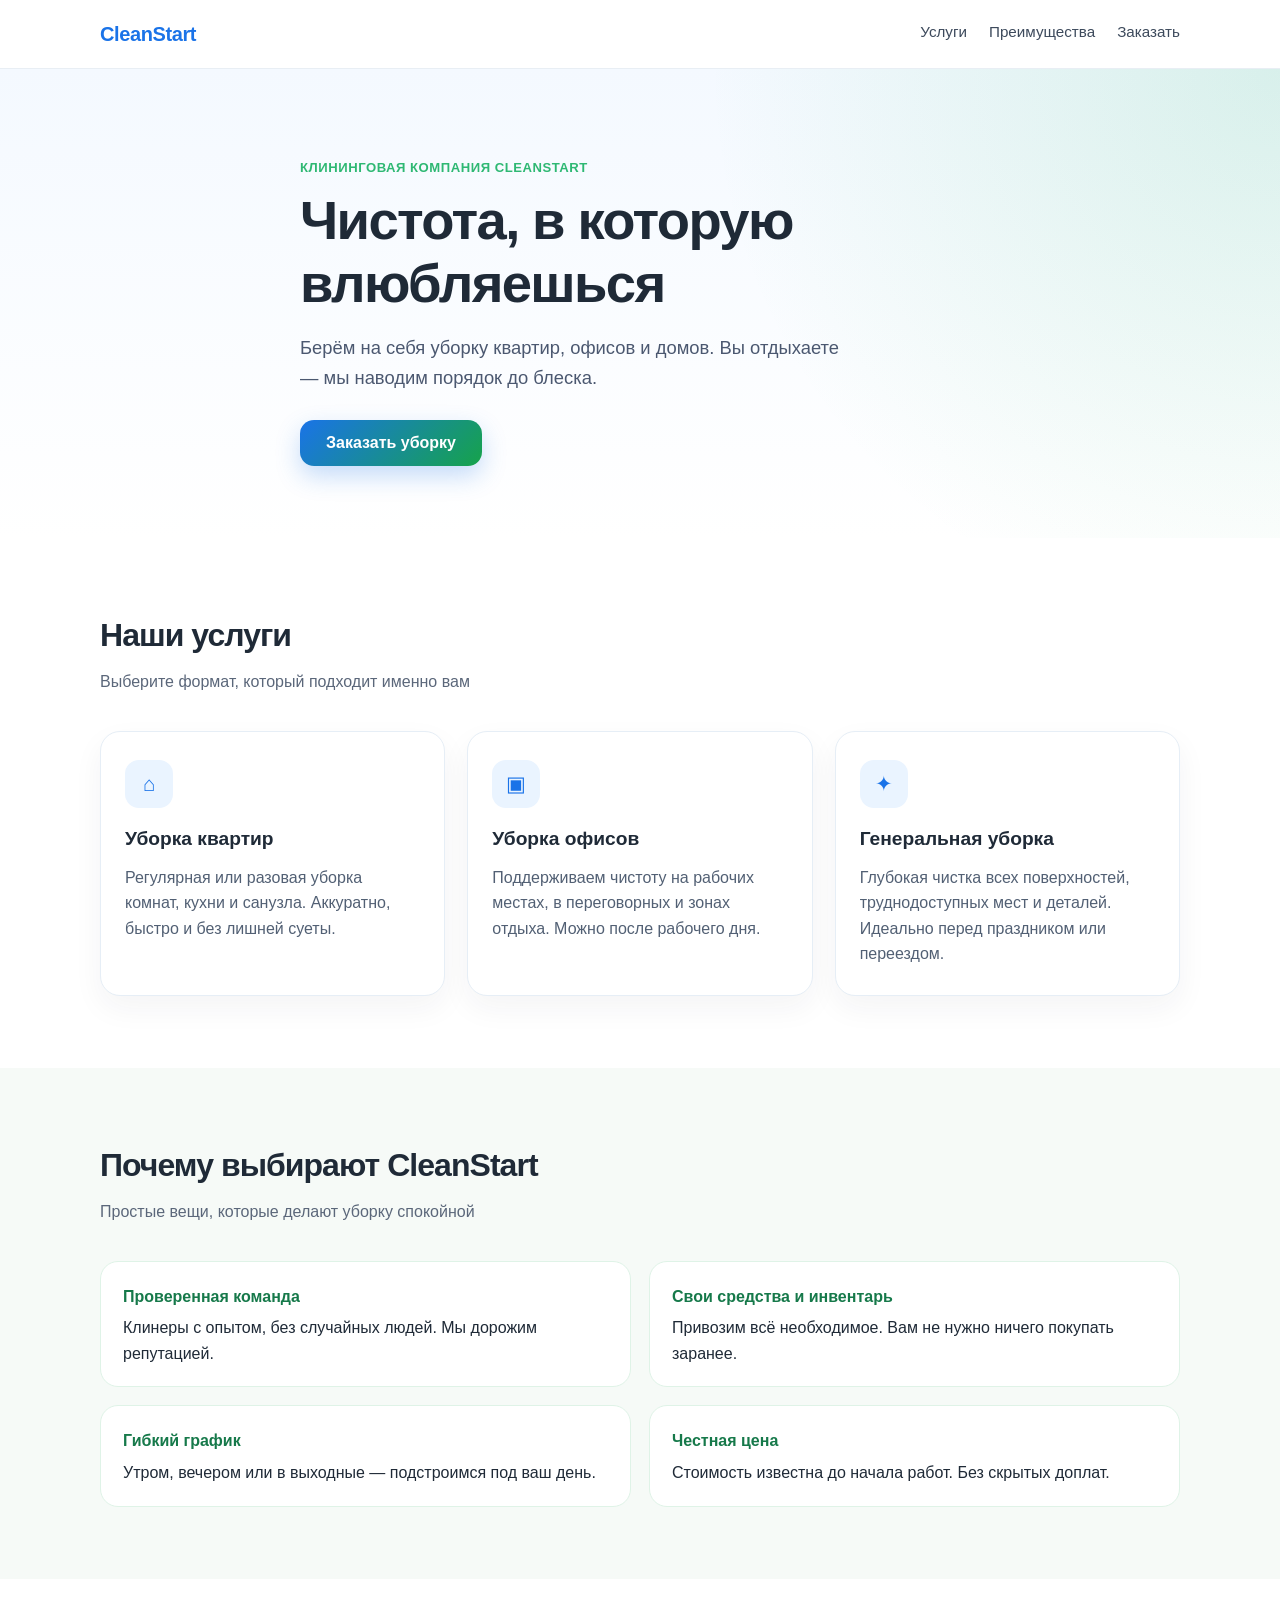
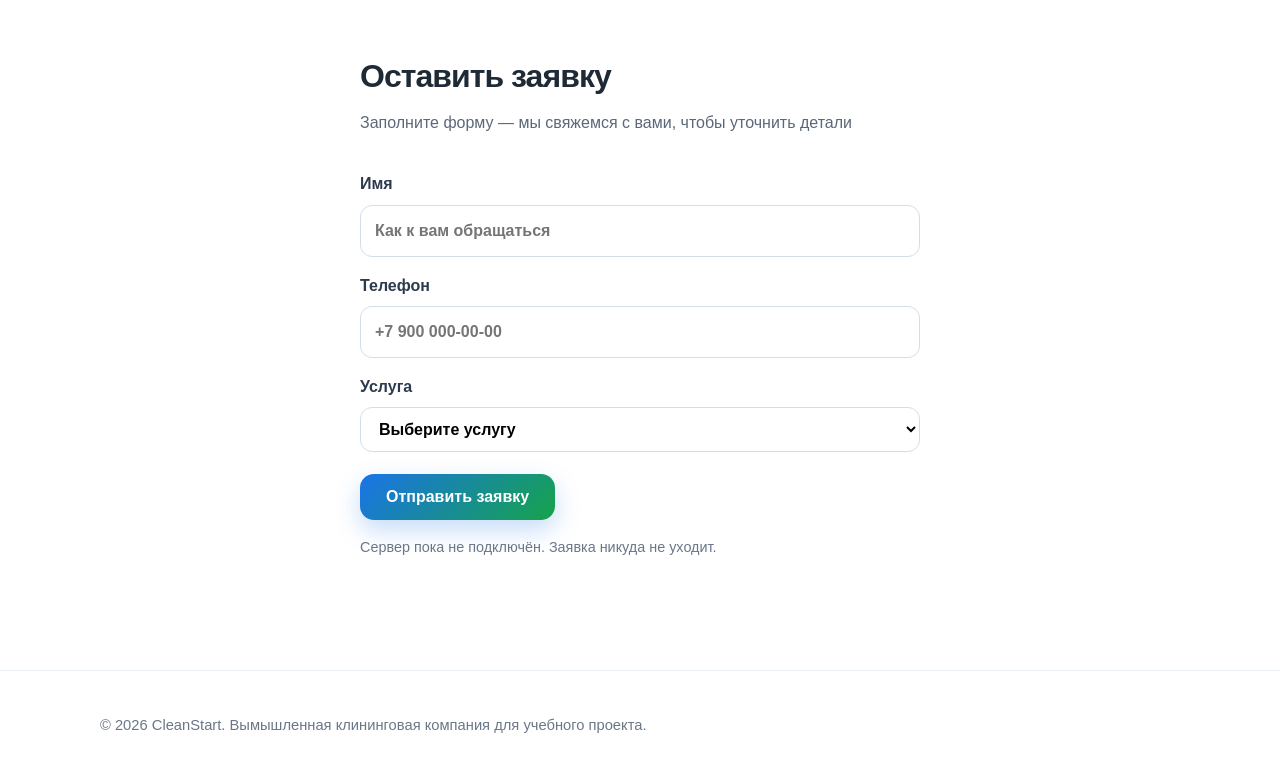
==== index.html @ 25a83523 "Add files via upload" ====
<!DOCTYPE html>
<html lang="ru">
<head>
  <meta charset="UTF-8">
  <meta name="viewport" content="width=device-width, initial-scale=1.0">
  <title>CleanStart — клининговая компания</title>
  <link rel="stylesheet" href="style.css">
</head>
<body>
  <header class="header">
    <div class="container header-inner">
      <a class="logo" href="#">CleanStart</a>
      <nav class="nav" aria-label="Основное меню">
        <a href="#services">Услуги</a>
        <a href="#advantages">Преимущества</a>
        <a href="#order">Заказать</a>
      </nav>
    </div>
  </header>

  <main>
    <section class="hero">
      <div class="container hero-inner">
        <p class="hero-eyebrow">Клининговая компания CleanStart</p>
        <h1>Чистота, в которую влюбляешься</h1>
        <p class="hero-text">
          Берём на себя уборку квартир, офисов и домов. Вы отдыхаете —
          мы наводим порядок до блеска.
        </p>
        <button class="btn btn-primary" type="button" id="order-btn">
          Заказать уборку
        </button>
      </div>
    </section>

    <section class="section" id="services">
      <div class="container">
        <h2>Наши услуги</h2>
        <p class="section-lead">Выберите формат, который подходит именно вам</p>
        <div class="cards">
          <article class="card">
            <div class="card-icon" aria-hidden="true">⌂</div>
            <h3>Уборка квартир</h3>
            <p>Регулярная или разовая уборка комнат, кухни и санузла. Аккуратно, быстро и без лишней суеты.</p>
          </article>
          <article class="card">
            <div class="card-icon" aria-hidden="true">▣</div>
            <h3>Уборка офисов</h3>
            <p>Поддерживаем чистоту на рабочих местах, в переговорных и зонах отдыха. Можно после рабочего дня.</p>
          </article>
          <article class="card">
            <div class="card-icon" aria-hidden="true">✦</div>
            <h3>Генеральная уборка</h3>
            <p>Глубокая чистка всех поверхностей, труднодоступных мест и деталей. Идеально перед праздником или переездом.</p>
          </article>
        </div>
      </div>
    </section>

    <section class="section section-alt" id="advantages">
      <div class="container">
        <h2>Почему выбирают CleanStart</h2>
        <p class="section-lead">Простые вещи, которые делают уборку спокойной</p>
        <ul class="advantages">
          <li>
            <strong>Проверенная команда</strong>
            Клинеры с опытом, без случайных людей. Мы дорожим репутацией.
          </li>
          <li>
            <strong>Свои средства и инвентарь</strong>
            Привозим всё необходимое. Вам не нужно ничего покупать заранее.
          </li>
          <li>
            <strong>Гибкий график</strong>
            Утром, вечером или в выходные — подстроимся под ваш день.
          </li>
          <li>
            <strong>Честная цена</strong>
            Стоимость известна до начала работ. Без скрытых доплат.
          </li>
        </ul>
      </div>
    </section>

    <section class="section" id="order">
      <div class="container form-wrap">
        <h2>Оставить заявку</h2>
        <p class="section-lead">Заполните форму — мы свяжемся с вами, чтобы уточнить детали</p>

        <!-- Форма демонстрационная: данные никуда не отправляются -->
        <form class="order-form" id="order-form" novalidate>
          <label>
            Имя
            <input type="text" name="name" id="name" placeholder="Как к вам обращаться" required>
          </label>
          <label>
            Телефон
            <input type="tel" name="phone" id="phone" placeholder="+7 900 000-00-00" required>
          </label>
          <label>
            Услуга
            <select name="service" id="service" required>
              <option value="">Выберите услугу</option>
              <option value="apartment">Уборка квартир</option>
              <option value="office">Уборка офисов</option>
              <option value="general">Генеральная уборка</option>
            </select>
          </label>
          <button class="btn btn-primary" type="submit">Отправить заявку</button>
          <p class="form-note">Сервер пока не подключён. Заявка никуда не уходит.</p>
          <p class="form-message" id="form-message" role="status" aria-live="polite"></p>
        </form>
      </div>
    </section>
  </main>

  <footer class="footer">
    <div class="container">
      <p>© 2026 CleanStart. Вымышленная клининговая компания для учебного проекта.</p>
    </div>
  </footer>

  <script src="script.js"></script>
</body>
</html>
---- style.css ----
*,
*::before,
*::after {
  box-sizing: border-box;
}

html {
  scroll-behavior: smooth;
  scroll-padding-top: 80px;
}

body {
  margin: 0;
  font-family: "Segoe UI", Tahoma, Geneva, Verdana, sans-serif;
  color: #1f2a37;
  background: #ffffff;
  line-height: 1.6;
  overflow-x: hidden;
}

h1,
h2,
h3,
p,
label {
  overflow-wrap: break-word;
}

.container {
  width: min(1080px, calc(100% - 40px));
  margin: 0 auto;
}

.header {
  position: sticky;
  top: 0;
  z-index: 10;
  background: rgba(255, 255, 255, 0.92);
  backdrop-filter: blur(10px);
  border-bottom: 1px solid #e8eef4;
}

.header-inner {
  display: flex;
  align-items: center;
  justify-content: space-between;
  min-height: 68px;
}

.logo {
  font-weight: 700;
  font-size: 1.25rem;
  color: #1a73e8;
  text-decoration: none;
  letter-spacing: -0.02em;
  transition: color 0.15s ease;
}

.logo:hover,
.logo:focus-visible {
  color: #1557b0;
}

.nav {
  display: flex;
  gap: 22px;
}

.nav a {
  color: #3d4a5c;
  text-decoration: none;
  font-size: 0.95rem;
  padding-bottom: 2px;
  border-bottom: 2px solid transparent;
  transition: color 0.15s ease, border-color 0.15s ease;
}

.nav a:hover,
.nav a:focus-visible {
  color: #1a73e8;
  border-bottom-color: #1a73e8;
}

.hero {
  background:
    radial-gradient(circle at top right, rgba(46, 184, 115, 0.14), transparent 42%),
    linear-gradient(180deg, #f4f9ff 0%, #ffffff 100%);
  padding: 88px 0 72px;
}

.hero-inner {
  max-width: 680px;
}

.hero-eyebrow {
  margin: 0 0 12px;
  color: #2eb873;
  font-weight: 600;
  letter-spacing: 0.04em;
  text-transform: uppercase;
  font-size: 0.82rem;
}

h1 {
  margin: 0 0 18px;
  font-size: clamp(2rem, 5vw, 3.4rem);
  line-height: 1.15;
  letter-spacing: -0.03em;
}

.hero-text {
  margin: 0 0 28px;
  font-size: 1.15rem;
  color: #4b5870;
  max-width: 540px;
}

.btn {
  display: inline-flex;
  align-items: center;
  justify-content: center;
  border: none;
  border-radius: 14px;
  padding: 14px 26px;
  font-size: 1rem;
  font-weight: 600;
  cursor: pointer;
  max-width: 100%;
  transition: transform 0.15s ease, box-shadow 0.15s ease, filter 0.15s ease;
}

.btn-primary {
  background: linear-gradient(135deg, #1a73e8, #16a34a);
  color: #ffffff;
  box-shadow: 0 10px 24px rgba(26, 115, 232, 0.25);
}

.btn-primary:hover,
.btn-primary:focus-visible {
  transform: translateY(-1px);
  filter: brightness(1.08);
  box-shadow: 0 14px 28px rgba(22, 163, 74, 0.28);
}

.btn-primary:active {
  transform: translateY(0);
  filter: brightness(0.96);
}

.section {
  padding: 72px 0;
}

.section-alt {
  background: #f6faf7;
}

h2 {
  margin: 0 0 8px;
  font-size: clamp(1.5rem, 5vw, 2rem);
  letter-spacing: -0.03em;
}

.section-lead {
  margin: 0 0 36px;
  color: #5b677a;
}

.cards {
  display: grid;
  grid-template-columns: repeat(3, 1fr);
  gap: 22px;
}

.card {
  background: #ffffff;
  border: 1px solid #e6eef6;
  border-radius: 20px;
  padding: 28px 24px;
  box-shadow: 0 12px 30px rgba(31, 42, 55, 0.05);
}

.card-icon {
  width: 48px;
  height: 48px;
  border-radius: 14px;
  display: grid;
  place-items: center;
  margin-bottom: 16px;
  background: #eaf4ff;
  color: #1a73e8;
  font-size: 1.3rem;
}

.card h3 {
  margin: 0 0 10px;
  font-size: 1.2rem;
}

.card p {
  margin: 0;
  color: #526074;
}

.advantages {
  list-style: none;
  margin: 0;
  padding: 0;
  display: grid;
  grid-template-columns: repeat(2, 1fr);
  gap: 18px;
}

.advantages li {
  background: #ffffff;
  border-radius: 18px;
  padding: 22px 22px 20px;
  border: 1px solid #dff3e7;
}

.advantages strong {
  display: block;
  margin-bottom: 6px;
  color: #16794a;
}

.form-wrap {
  max-width: 560px;
}

.order-form {
  display: grid;
  gap: 16px;
}

.order-form label {
  display: grid;
  gap: 8px;
  font-weight: 600;
  color: #2c3a4d;
}

.order-form input,
.order-form select {
  width: 100%;
  max-width: 100%;
  border: 1px solid #d3deea;
  border-radius: 12px;
  padding: 12px 14px;
  font: inherit;
  background: #ffffff;
}

.order-form input.invalid,
.order-form select.invalid {
  border-color: #c62828;
}

.order-form input:focus,
.order-form select:focus {
  outline: 2px solid #1a73e8;
  outline-offset: 1px;
  border-color: #1a73e8;
}

.order-form .btn {
  width: fit-content;
  margin-top: 6px;
}

.form-note {
  margin: 0;
  font-size: 0.9rem;
  color: #6b7788;
  font-weight: 400;
}

.form-message {
  margin: 0;
  min-height: 1.4em;
  font-weight: 600;
}

.form-message.success {
  color: #16794a;
}

.form-message.error {
  color: #c62828;
}

.footer {
  padding: 28px 0;
  border-top: 1px solid #e8eef4;
  color: #6b7788;
  font-size: 0.92rem;
}

@media (max-width: 800px) {
  html {
    scroll-padding-top: 120px;
  }

  .cards,
  .advantages {
    grid-template-columns: 1fr;
  }

  .header-inner {
    flex-direction: column;
    align-items: flex-start;
    gap: 10px;
    padding: 14px 0;
  }

  .hero {
    padding: 56px 0 48px;
  }

  .section {
    padding: 52px 0;
  }
}

@media (max-width: 520px) {
  .container {
    width: min(1080px, calc(100% - 28px));
  }

  .nav {
    flex-wrap: wrap;
    gap: 12px 16px;
  }

  .order-form .btn {
    width: 100%;
  }
}
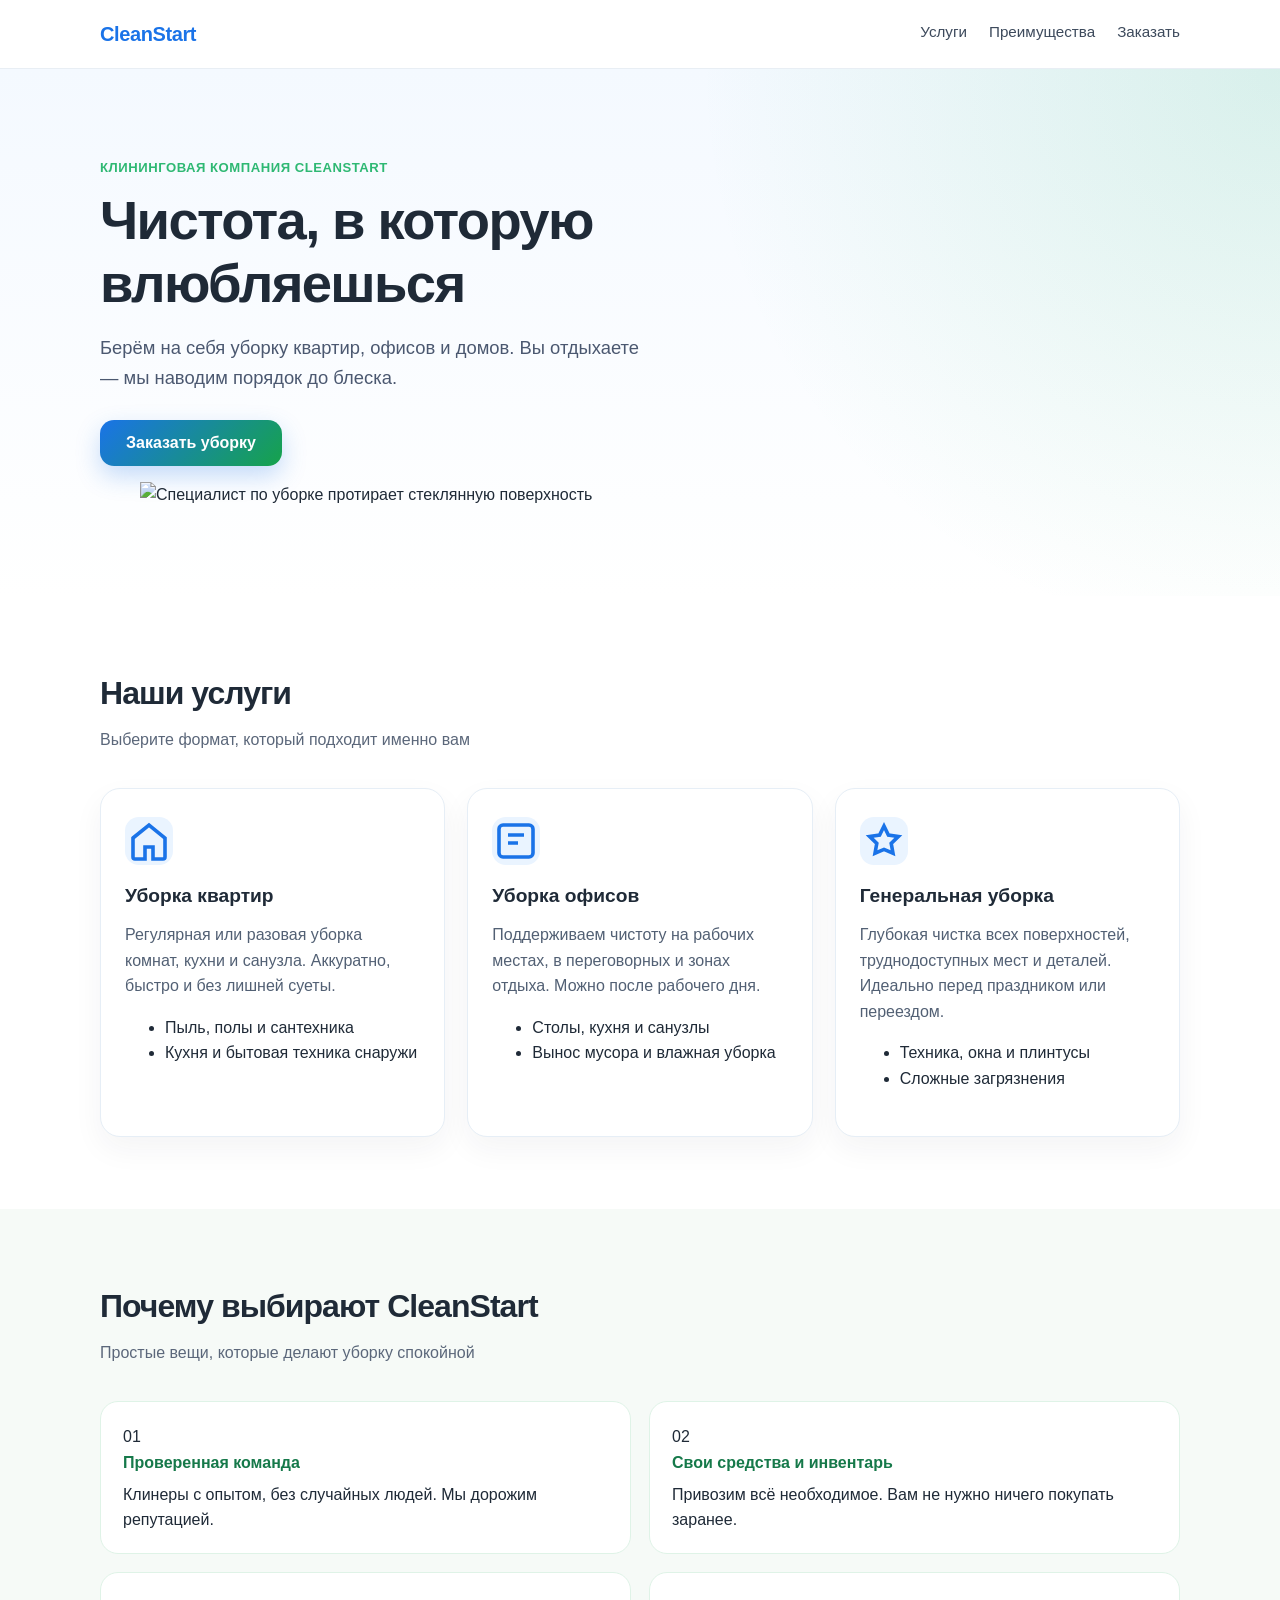
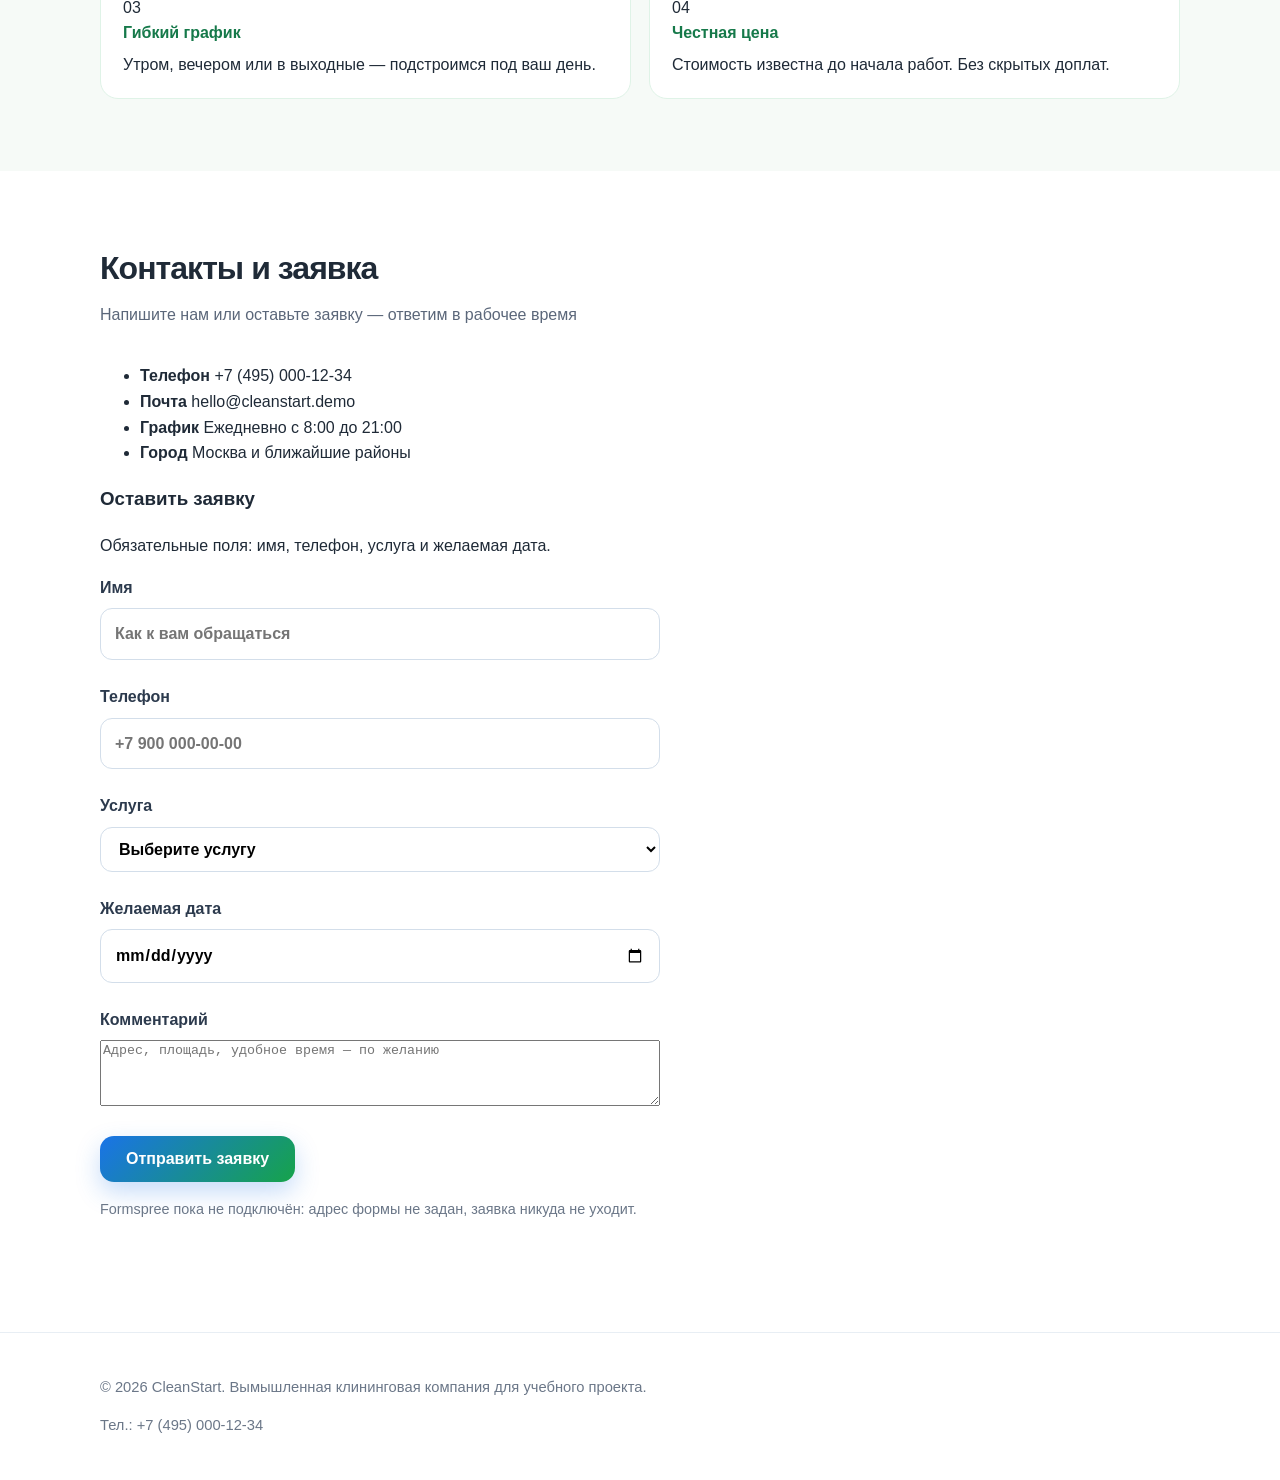
==== commit d40d820b: "Update index.html" ====
--- a/index.html
+++ b/index.html
@@ -20,16 +20,26 @@
 
   <main>
     <section class="hero">
-      <div class="container hero-inner">
-        <p class="hero-eyebrow">Клининговая компания CleanStart</p>
-        <h1>Чистота, в которую влюбляешься</h1>
-        <p class="hero-text">
-          Берём на себя уборку квартир, офисов и домов. Вы отдыхаете —
-          мы наводим порядок до блеска.
-        </p>
-        <button class="btn btn-primary" type="button" id="order-btn">
-          Заказать уборку
-        </button>
+      <div class="container hero-grid">
+        <div class="hero-inner">
+          <p class="hero-eyebrow">Клининговая компания CleanStart</p>
+          <h1>Чистота, в которую влюбляешься</h1>
+          <p class="hero-text">
+            Берём на себя уборку квартир, офисов и домов. Вы отдыхаете —
+            мы наводим порядок до блеска.
+          </p>
+          <button class="btn btn-primary" type="button" id="order-btn">
+            Заказать уборку
+          </button>
+        </div>
+        <figure class="hero-photo">
+          <img
+            src="images/hero-cleaning.jpg"
+            alt="Специалист по уборке протирает стеклянную поверхность"
+            width="800"
+            height="600"
+          >
+        </figure>
       </div>
     </section>
 
@@ -39,19 +49,44 @@
         <p class="section-lead">Выберите формат, который подходит именно вам</p>
         <div class="cards">
           <article class="card">
-            <div class="card-icon" aria-hidden="true">⌂</div>
+            <div class="card-icon" aria-hidden="true">
+              <svg viewBox="0 0 24 24" fill="none" stroke="currentColor" stroke-width="1.8">
+                <path d="M4 10.5 12 4l8 6.5V20a1 1 0 0 1-1 1h-5v-6H10v6H5a1 1 0 0 1-1-1v-9.5Z"/>
+              </svg>
+            </div>
             <h3>Уборка квартир</h3>
             <p>Регулярная или разовая уборка комнат, кухни и санузла. Аккуратно, быстро и без лишней суеты.</p>
+            <ul class="card-list">
+              <li>Пыль, полы и сантехника</li>
+              <li>Кухня и бытовая техника снаружи</li>
+            </ul>
           </article>
           <article class="card">
-            <div class="card-icon" aria-hidden="true">▣</div>
+            <div class="card-icon" aria-hidden="true">
+              <svg viewBox="0 0 24 24" fill="none" stroke="currentColor" stroke-width="1.8">
+                <rect x="3.5" y="4" width="17" height="16" rx="2"/>
+                <path d="M8 9h8M8 13h5"/>
+              </svg>
+            </div>
             <h3>Уборка офисов</h3>
             <p>Поддерживаем чистоту на рабочих местах, в переговорных и зонах отдыха. Можно после рабочего дня.</p>
+            <ul class="card-list">
+              <li>Столы, кухня и санузлы</li>
+              <li>Вынос мусора и влажная уборка</li>
+            </ul>
           </article>
           <article class="card">
-            <div class="card-icon" aria-hidden="true">✦</div>
+            <div class="card-icon" aria-hidden="true">
+              <svg viewBox="0 0 24 24" fill="none" stroke="currentColor" stroke-width="1.8">
+                <path d="M12 4.5 14.2 9l5 .7-3.6 3.5.9 4.9L12 16.2 7.5 18.1l.9-4.9L4.8 9.7l5-.7L12 4.5Z"/>
+              </svg>
+            </div>
             <h3>Генеральная уборка</h3>
             <p>Глубокая чистка всех поверхностей, труднодоступных мест и деталей. Идеально перед праздником или переездом.</p>
+            <ul class="card-list">
+              <li>Техника, окна и плинтусы</li>
+              <li>Сложные загрязнения</li>
+            </ul>
           </article>
         </div>
       </div>
@@ -63,18 +98,22 @@
         <p class="section-lead">Простые вещи, которые делают уборку спокойной</p>
         <ul class="advantages">
           <li>
+            <span class="advantage-num">01</span>
             <strong>Проверенная команда</strong>
             Клинеры с опытом, без случайных людей. Мы дорожим репутацией.
           </li>
           <li>
+            <span class="advantage-num">02</span>
             <strong>Свои средства и инвентарь</strong>
             Привозим всё необходимое. Вам не нужно ничего покупать заранее.
           </li>
           <li>
+            <span class="advantage-num">03</span>
             <strong>Гибкий график</strong>
             Утром, вечером или в выходные — подстроимся под ваш день.
           </li>
           <li>
+            <span class="advantage-num">04</span>
             <strong>Честная цена</strong>
             Стоимость известна до начала работ. Без скрытых доплат.
           </li>
@@ -83,40 +122,79 @@
     </section>
 
     <section class="section" id="order">
-      <div class="container form-wrap">
-        <h2>Оставить заявку</h2>
-        <p class="section-lead">Заполните форму — мы свяжемся с вами, чтобы уточнить детали</p>
-
-        <!-- Форма демонстрационная: данные никуда не отправляются -->
-        <form class="order-form" id="order-form" novalidate>
-          <label>
-            Имя
-            <input type="text" name="name" id="name" placeholder="Как к вам обращаться" required>
-          </label>
-          <label>
-            Телефон
-            <input type="tel" name="phone" id="phone" placeholder="+7 900 000-00-00" required>
-          </label>
-          <label>
-            Услуга
-            <select name="service" id="service" required>
-              <option value="">Выберите услугу</option>
-              <option value="apartment">Уборка квартир</option>
-              <option value="office">Уборка офисов</option>
-              <option value="general">Генеральная уборка</option>
-            </select>
-          </label>
-          <button class="btn btn-primary" type="submit">Отправить заявку</button>
-          <p class="form-note">Сервер пока не подключён. Заявка никуда не уходит.</p>
-          <p class="form-message" id="form-message" role="status" aria-live="polite"></p>
-        </form>
+      <div class="container contact-layout">
+        <div class="contact-info">
+          <h2>Контакты и заявка</h2>
+          <p class="section-lead">Напишите нам или оставьте заявку — ответим в рабочее время</p>
+          <ul class="contact-list">
+            <li>
+              <strong>Телефон</strong>
+              <span>+7 (495) 000-12-34</span>
+            </li>
+            <li>
+              <strong>Почта</strong>
+              <span>hello@cleanstart.demo</span>
+            </li>
+            <li>
+              <strong>График</strong>
+              <span>Ежедневно с 8:00 до 21:00</span>
+            </li>
+            <li>
+              <strong>Город</strong>
+              <span>Москва и ближайшие районы</span>
+            </li>
+          </ul>
+        </div>
+
+        <div class="form-wrap">
+          <h3 class="form-title">Оставить заявку</h3>
+          <p class="form-intro">Обязательные поля: имя, телефон, услуга и желаемая дата.</p>
+
+          <!-- Formspree: адрес формы задаётся в script.js (FORMSPREE_ENDPOINT). Пока он пустой — заявка не отправляется. -->
+          <form class="order-form" id="order-form" method="POST" novalidate>
+            <label>
+              Имя
+              <input type="text" name="name" id="name" placeholder="Как к вам обращаться" autocomplete="name" required>
+              <span class="field-error" id="name-error"></span>
+            </label>
+            <label>
+              Телефон
+              <input type="tel" name="phone" id="phone" placeholder="+7 900 000-00-00" autocomplete="tel" required>
+              <span class="field-error" id="phone-error"></span>
+            </label>
+            <label>
+              Услуга
+              <select name="service" id="service" required>
+                <option value="">Выберите услугу</option>
+                <option value="apartment">Уборка квартир</option>
+                <option value="office">Уборка офисов</option>
+                <option value="general">Генеральная уборка</option>
+              </select>
+              <span class="field-error" id="service-error"></span>
+            </label>
+            <label>
+              Желаемая дата
+              <input type="date" name="date" id="date" required>
+              <span class="field-error" id="date-error"></span>
+            </label>
+            <label>
+              Комментарий
+              <textarea name="comment" id="comment" rows="4" placeholder="Адрес, площадь, удобное время — по желанию"></textarea>
+              <span class="field-error" id="comment-error"></span>
+            </label>
+            <button class="btn btn-primary" type="submit">Отправить заявку</button>
+            <p class="form-note" id="form-note">Formspree пока не подключён: адрес формы не задан, заявка никуда не уходит.</p>
+            <p class="form-message" id="form-message" role="status" aria-live="polite"></p>
+          </form>
+        </div>
       </div>
     </section>
   </main>
 
   <footer class="footer">
-    <div class="container">
+    <div class="container footer-inner">
       <p>© 2026 CleanStart. Вымышленная клининговая компания для учебного проекта.</p>
+      <p>Тел.: +7 (495) 000-12-34</p>
     </div>
   </footer>
 
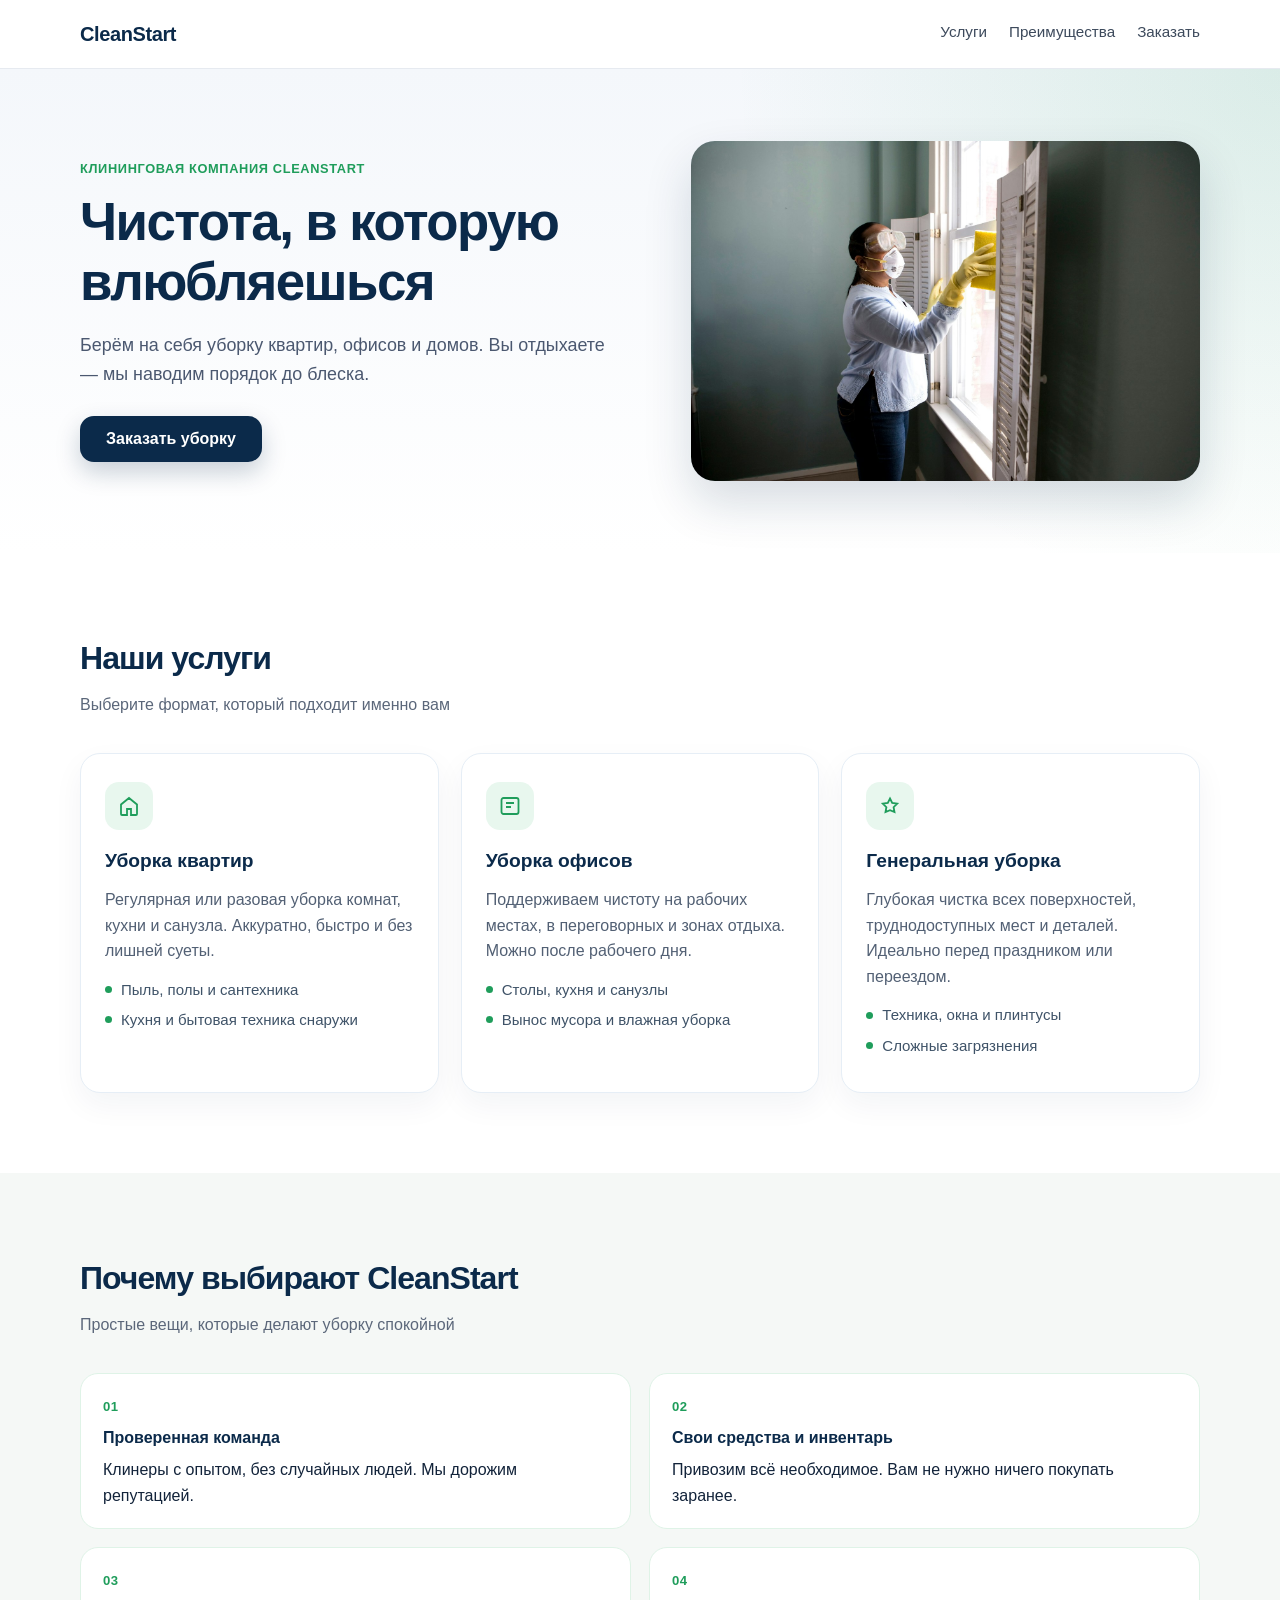
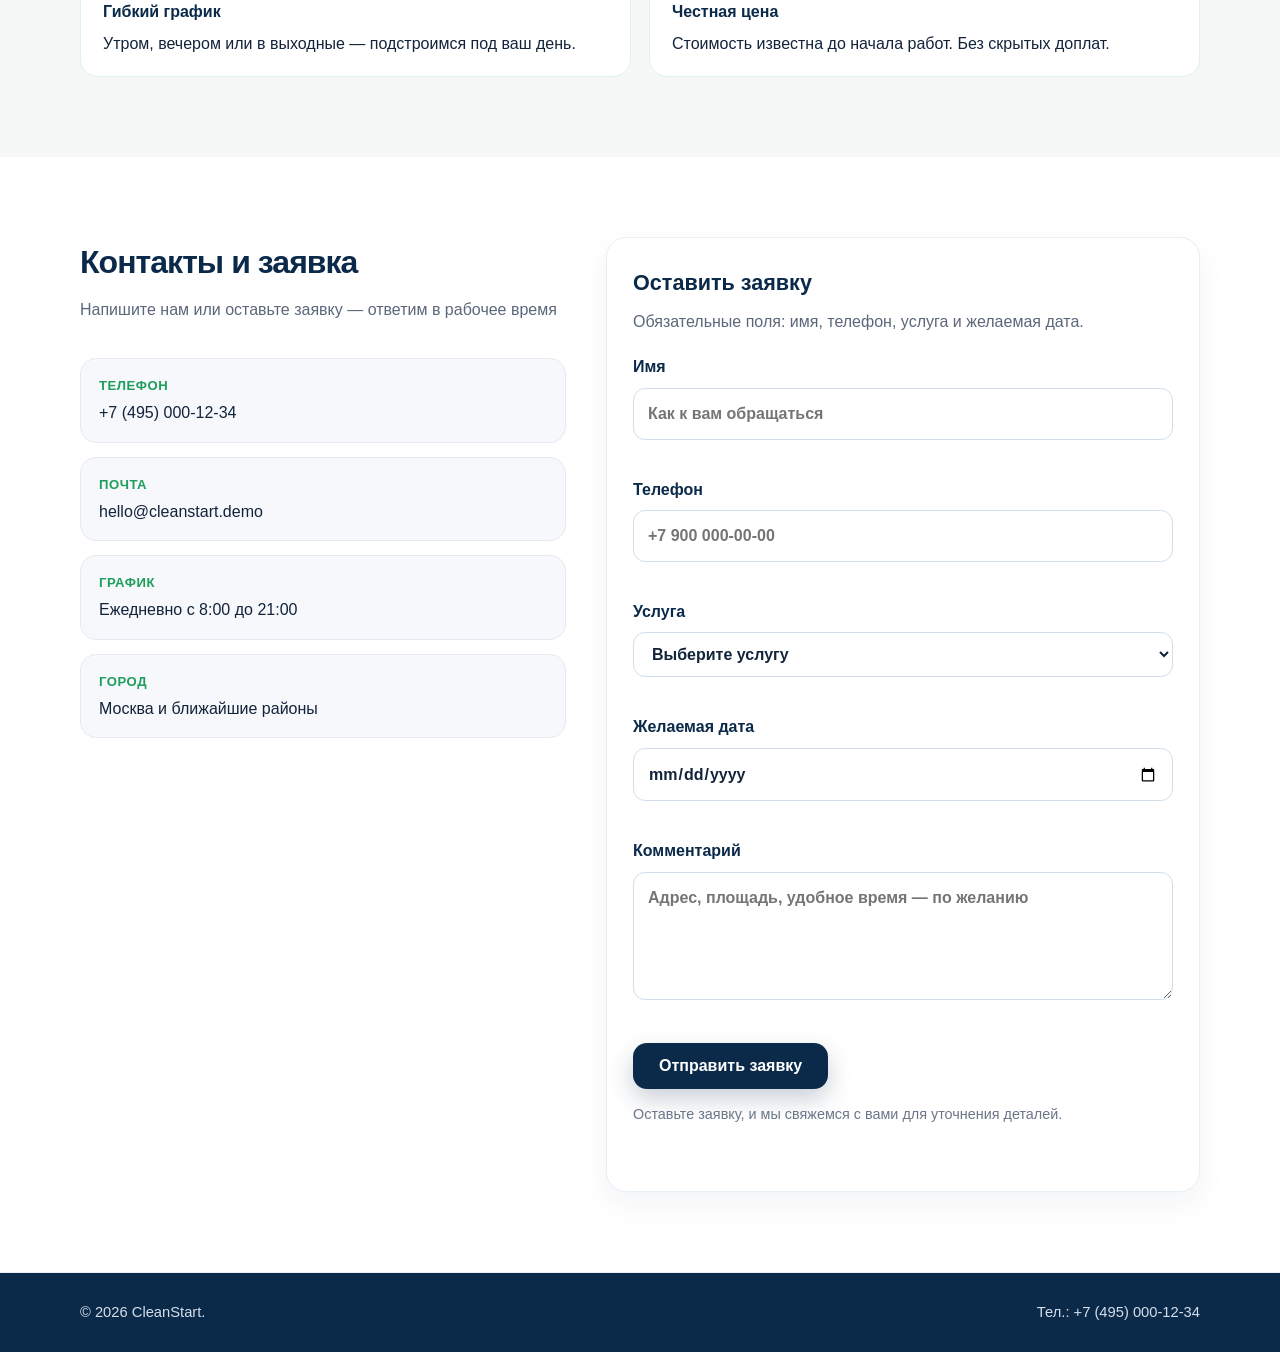
==== commit 62f9c05e: "Revise index.html for CleanStart website Updated the HTML structure and content for the CleanStart w" ====
--- a/index.html
+++ b/index.html
@@ -150,7 +150,6 @@
           <h3 class="form-title">Оставить заявку</h3>
           <p class="form-intro">Обязательные поля: имя, телефон, услуга и желаемая дата.</p>
 
-          <!-- Formspree: адрес формы задаётся в script.js (FORMSPREE_ENDPOINT). Пока он пустой — заявка не отправляется. -->
           <form class="order-form" id="order-form" method="POST" novalidate>
             <label>
               Имя
@@ -174,7 +173,7 @@
             </label>
             <label>
               Желаемая дата
-              <input type="date" name="date" id="date" required>
+              <input type="date" name="date" id="date" min="" required>
               <span class="field-error" id="date-error"></span>
             </label>
             <label>
@@ -183,7 +182,7 @@
               <span class="field-error" id="comment-error"></span>
             </label>
             <button class="btn btn-primary" type="submit">Отправить заявку</button>
-            <p class="form-note" id="form-note">Formspree пока не подключён: адрес формы не задан, заявка никуда не уходит.</p>
+            <p class="form-note" id="form-note">Оставьте заявку, и мы свяжемся с вами для уточнения деталей.</p>
             <p class="form-message" id="form-message" role="status" aria-live="polite"></p>
           </form>
         </div>
@@ -191,9 +190,13 @@
     </section>
   </main>
 
+  <div class="success-toast" id="success-toast" role="status" aria-live="polite" aria-atomic="true" hidden>
+    Заявка отправлена. Скоро с вами свяжутся.
+  </div>
+
   <footer class="footer">
     <div class="container footer-inner">
-      <p>© 2026 CleanStart. Вымышленная клининговая компания для учебного проекта.</p>
+      <p>© 2026 CleanStart.</p>
       <p>Тел.: +7 (495) 000-12-34</p>
     </div>
   </footer>
--- a/style.css
+++ b/style.css
@@ -12,7 +12,7 @@
 body {
   margin: 0;
   font-family: "Segoe UI", Tahoma, Geneva, Verdana, sans-serif;
-  color: #1f2a37;
+  color: #12233a;
   background: #ffffff;
   line-height: 1.6;
   overflow-x: hidden;
@@ -22,12 +22,13 @@
 h2,
 h3,
 p,
-label {
+label,
+li {
   overflow-wrap: break-word;
 }
 
 .container {
-  width: min(1080px, calc(100% - 40px));
+  width: min(1120px, calc(100% - 40px));
   margin: 0 auto;
 }
 
@@ -35,9 +36,9 @@
   position: sticky;
   top: 0;
   z-index: 10;
-  background: rgba(255, 255, 255, 0.92);
+  background: rgba(255, 255, 255, 0.94);
   backdrop-filter: blur(10px);
-  border-bottom: 1px solid #e8eef4;
+  border-bottom: 1px solid #e6eaf0;
 }
 
 .header-inner {
@@ -50,7 +51,7 @@
 .logo {
   font-weight: 700;
   font-size: 1.25rem;
-  color: #1a73e8;
+  color: #0b2a4a;
   text-decoration: none;
   letter-spacing: -0.02em;
   transition: color 0.15s ease;
@@ -58,7 +59,7 @@
 
 .logo:hover,
 .logo:focus-visible {
-  color: #1557b0;
+  color: #1f9d5b;
 }
 
 .nav {
@@ -77,42 +78,66 @@
 
 .nav a:hover,
 .nav a:focus-visible {
-  color: #1a73e8;
-  border-bottom-color: #1a73e8;
+  color: #0b2a4a;
+  border-bottom-color: #1f9d5b;
 }
 
 .hero {
   background:
-    radial-gradient(circle at top right, rgba(46, 184, 115, 0.14), transparent 42%),
-    linear-gradient(180deg, #f4f9ff 0%, #ffffff 100%);
-  padding: 88px 0 72px;
+    radial-gradient(circle at top right, rgba(31, 157, 91, 0.12), transparent 40%),
+    linear-gradient(180deg, #f4f7fb 0%, #ffffff 100%);
+  padding: 72px 0;
+}
+
+.hero-grid {
+  display: grid;
+  grid-template-columns: 1.05fr 0.95fr;
+  gap: 48px;
+  align-items: center;
 }
 
 .hero-inner {
-  max-width: 680px;
+  max-width: 560px;
 }
 
 .hero-eyebrow {
   margin: 0 0 12px;
-  color: #2eb873;
-  font-weight: 600;
-  letter-spacing: 0.04em;
+  color: #1f9d5b;
+  font-weight: 700;
+  letter-spacing: 0.05em;
   text-transform: uppercase;
-  font-size: 0.82rem;
+  font-size: 0.8rem;
 }
 
 h1 {
   margin: 0 0 18px;
-  font-size: clamp(2rem, 5vw, 3.4rem);
+  font-size: clamp(2rem, 5vw, 3.3rem);
   line-height: 1.15;
   letter-spacing: -0.03em;
+  color: #0b2a4a;
 }
 
 .hero-text {
   margin: 0 0 28px;
-  font-size: 1.15rem;
+  font-size: 1.12rem;
   color: #4b5870;
   max-width: 540px;
+}
+
+.hero-photo {
+  margin: 0;
+  border-radius: 24px;
+  overflow: hidden;
+  box-shadow: 0 22px 48px rgba(11, 42, 74, 0.16);
+  background: #dce7f2;
+}
+
+.hero-photo img {
+  display: block;
+  width: 100%;
+  height: 100%;
+  max-height: 460px;
+  object-fit: cover;
 }
 
 .btn {
@@ -126,20 +151,20 @@
   font-weight: 600;
   cursor: pointer;
   max-width: 100%;
-  transition: transform 0.15s ease, box-shadow 0.15s ease, filter 0.15s ease;
+  transition: transform 0.15s ease, box-shadow 0.15s ease, filter 0.15s ease, background 0.15s ease;
 }
 
 .btn-primary {
-  background: linear-gradient(135deg, #1a73e8, #16a34a);
+  background: #0b2a4a;
   color: #ffffff;
-  box-shadow: 0 10px 24px rgba(26, 115, 232, 0.25);
+  box-shadow: 0 10px 24px rgba(11, 42, 74, 0.22);
 }
 
 .btn-primary:hover,
 .btn-primary:focus-visible {
   transform: translateY(-1px);
-  filter: brightness(1.08);
-  box-shadow: 0 14px 28px rgba(22, 163, 74, 0.28);
+  background: #1f9d5b;
+  box-shadow: 0 14px 28px rgba(31, 157, 91, 0.28);
 }
 
 .btn-primary:active {
@@ -148,17 +173,18 @@
 }
 
 .section {
-  padding: 72px 0;
+  padding: 80px 0;
 }
 
 .section-alt {
-  background: #f6faf7;
+  background: #f5f8f6;
 }
 
 h2 {
   margin: 0 0 8px;
   font-size: clamp(1.5rem, 5vw, 2rem);
   letter-spacing: -0.03em;
+  color: #0b2a4a;
 }
 
 .section-lead {
@@ -177,7 +203,14 @@
   border: 1px solid #e6eef6;
   border-radius: 20px;
   padding: 28px 24px;
-  box-shadow: 0 12px 30px rgba(31, 42, 55, 0.05);
+  box-shadow: 0 12px 30px rgba(11, 42, 74, 0.05);
+  transition: transform 0.2s ease, box-shadow 0.2s ease, border-color 0.2s ease;
+}
+
+.card:hover {
+  transform: translateY(-4px);
+  border-color: #c9ebd8;
+  box-shadow: 0 18px 36px rgba(11, 42, 74, 0.1);
 }
 
 .card-icon {
@@ -187,19 +220,49 @@
   display: grid;
   place-items: center;
   margin-bottom: 16px;
-  background: #eaf4ff;
-  color: #1a73e8;
-  font-size: 1.3rem;
+  background: #e8f7ee;
+  color: #1f9d5b;
+}
+
+.card-icon svg {
+  width: 24px;
+  height: 24px;
 }
 
 .card h3 {
   margin: 0 0 10px;
   font-size: 1.2rem;
+  color: #0b2a4a;
 }
 
 .card p {
-  margin: 0;
+  margin: 0 0 14px;
   color: #526074;
+}
+
+.card-list {
+  margin: 0;
+  padding: 0;
+  list-style: none;
+  color: #3f5368;
+  font-size: 0.94rem;
+}
+
+.card-list li {
+  padding-left: 16px;
+  position: relative;
+  margin-bottom: 6px;
+}
+
+.card-list li::before {
+  content: "";
+  width: 7px;
+  height: 7px;
+  border-radius: 50%;
+  background: #1f9d5b;
+  position: absolute;
+  left: 0;
+  top: 0.55em;
 }
 
 .advantages {
@@ -216,32 +279,94 @@
   border-radius: 18px;
   padding: 22px 22px 20px;
   border: 1px solid #dff3e7;
+  transition: transform 0.2s ease, box-shadow 0.2s ease;
+}
+
+.advantages li:hover {
+  transform: translateY(-3px);
+  box-shadow: 0 12px 24px rgba(11, 42, 74, 0.07);
+}
+
+.advantage-num {
+  display: block;
+  margin-bottom: 8px;
+  color: #1f9d5b;
+  font-weight: 700;
+  letter-spacing: 0.04em;
+  font-size: 0.82rem;
 }
 
 .advantages strong {
   display: block;
   margin-bottom: 6px;
-  color: #16794a;
+  color: #0b2a4a;
+}
+
+.contact-layout {
+  display: grid;
+  grid-template-columns: 0.9fr 1.1fr;
+  gap: 40px;
+  align-items: start;
+}
+
+.contact-list {
+  list-style: none;
+  margin: 0;
+  padding: 0;
+  display: grid;
+  gap: 14px;
+}
+
+.contact-list li {
+  background: #f6f8fb;
+  border-radius: 16px;
+  padding: 16px 18px;
+  border: 1px solid #e6eaf0;
+}
+
+.contact-list strong {
+  display: block;
+  color: #1f9d5b;
+  font-size: 0.82rem;
+  letter-spacing: 0.04em;
+  text-transform: uppercase;
+  margin-bottom: 4px;
 }
 
 .form-wrap {
-  max-width: 560px;
+  background: #ffffff;
+  border: 1px solid #e6eef6;
+  border-radius: 20px;
+  padding: 28px 26px;
+  box-shadow: 0 12px 30px rgba(11, 42, 74, 0.05);
+}
+
+.form-title {
+  margin: 0 0 8px;
+  font-size: 1.35rem;
+  color: #0b2a4a;
+}
+
+.form-intro {
+  margin: 0 0 20px;
+  color: #5b677a;
 }
 
 .order-form {
   display: grid;
-  gap: 16px;
+  gap: 14px;
 }
 
 .order-form label {
   display: grid;
   gap: 8px;
   font-weight: 600;
-  color: #2c3a4d;
+  color: #0b2a4a;
 }
 
 .order-form input,
-.order-form select {
+.order-form select,
+.order-form textarea {
   width: 100%;
   max-width: 100%;
   border: 1px solid #d3deea;
@@ -249,18 +374,30 @@
   padding: 12px 14px;
   font: inherit;
   background: #ffffff;
+  color: #12233a;
+  resize: vertical;
 }
 
 .order-form input.invalid,
-.order-form select.invalid {
+.order-form select.invalid,
+.order-form textarea.invalid {
   border-color: #c62828;
+  background: #fff7f7;
 }
 
 .order-form input:focus,
-.order-form select:focus {
-  outline: 2px solid #1a73e8;
+.order-form select:focus,
+.order-form textarea:focus {
+  outline: 2px solid #1f9d5b;
   outline-offset: 1px;
-  border-color: #1a73e8;
+  border-color: #1f9d5b;
+}
+
+.field-error {
+  min-height: 1.1em;
+  font-size: 0.85rem;
+  font-weight: 500;
+  color: #c62828;
 }
 
 .order-form .btn {
@@ -281,8 +418,8 @@
   font-weight: 600;
 }
 
-.form-message.success {
-  color: #16794a;
+.form-message.info {
+  color: #0b2a4a;
 }
 
 .form-message.error {
@@ -294,6 +431,31 @@
   border-top: 1px solid #e8eef4;
   color: #6b7788;
   font-size: 0.92rem;
+  background: #0b2a4a;
+}
+
+.footer-inner {
+  display: flex;
+  justify-content: space-between;
+  gap: 16px;
+  flex-wrap: wrap;
+}
+
+.footer p {
+  margin: 0;
+  color: #d5deea;
+}
+
+@media (max-width: 900px) {
+  .hero-grid,
+  .contact-layout {
+    grid-template-columns: 1fr;
+    gap: 28px;
+  }
+
+  .hero-photo img {
+    max-height: 320px;
+  }
 }
 
 @media (max-width: 800px) {
@@ -313,10 +475,7 @@
     padding: 14px 0;
   }
 
-  .hero {
-    padding: 56px 0 48px;
-  }
-
+  .hero,
   .section {
     padding: 52px 0;
   }
@@ -324,7 +483,7 @@
 
 @media (max-width: 520px) {
   .container {
-    width: min(1080px, calc(100% - 28px));
+    width: min(1120px, calc(100% - 28px));
   }
 
   .nav {
@@ -332,6 +491,10 @@
     gap: 12px 16px;
   }
 
+  .form-wrap {
+    padding: 22px 16px;
+  }
+
   .order-form .btn {
     width: 100%;
   }
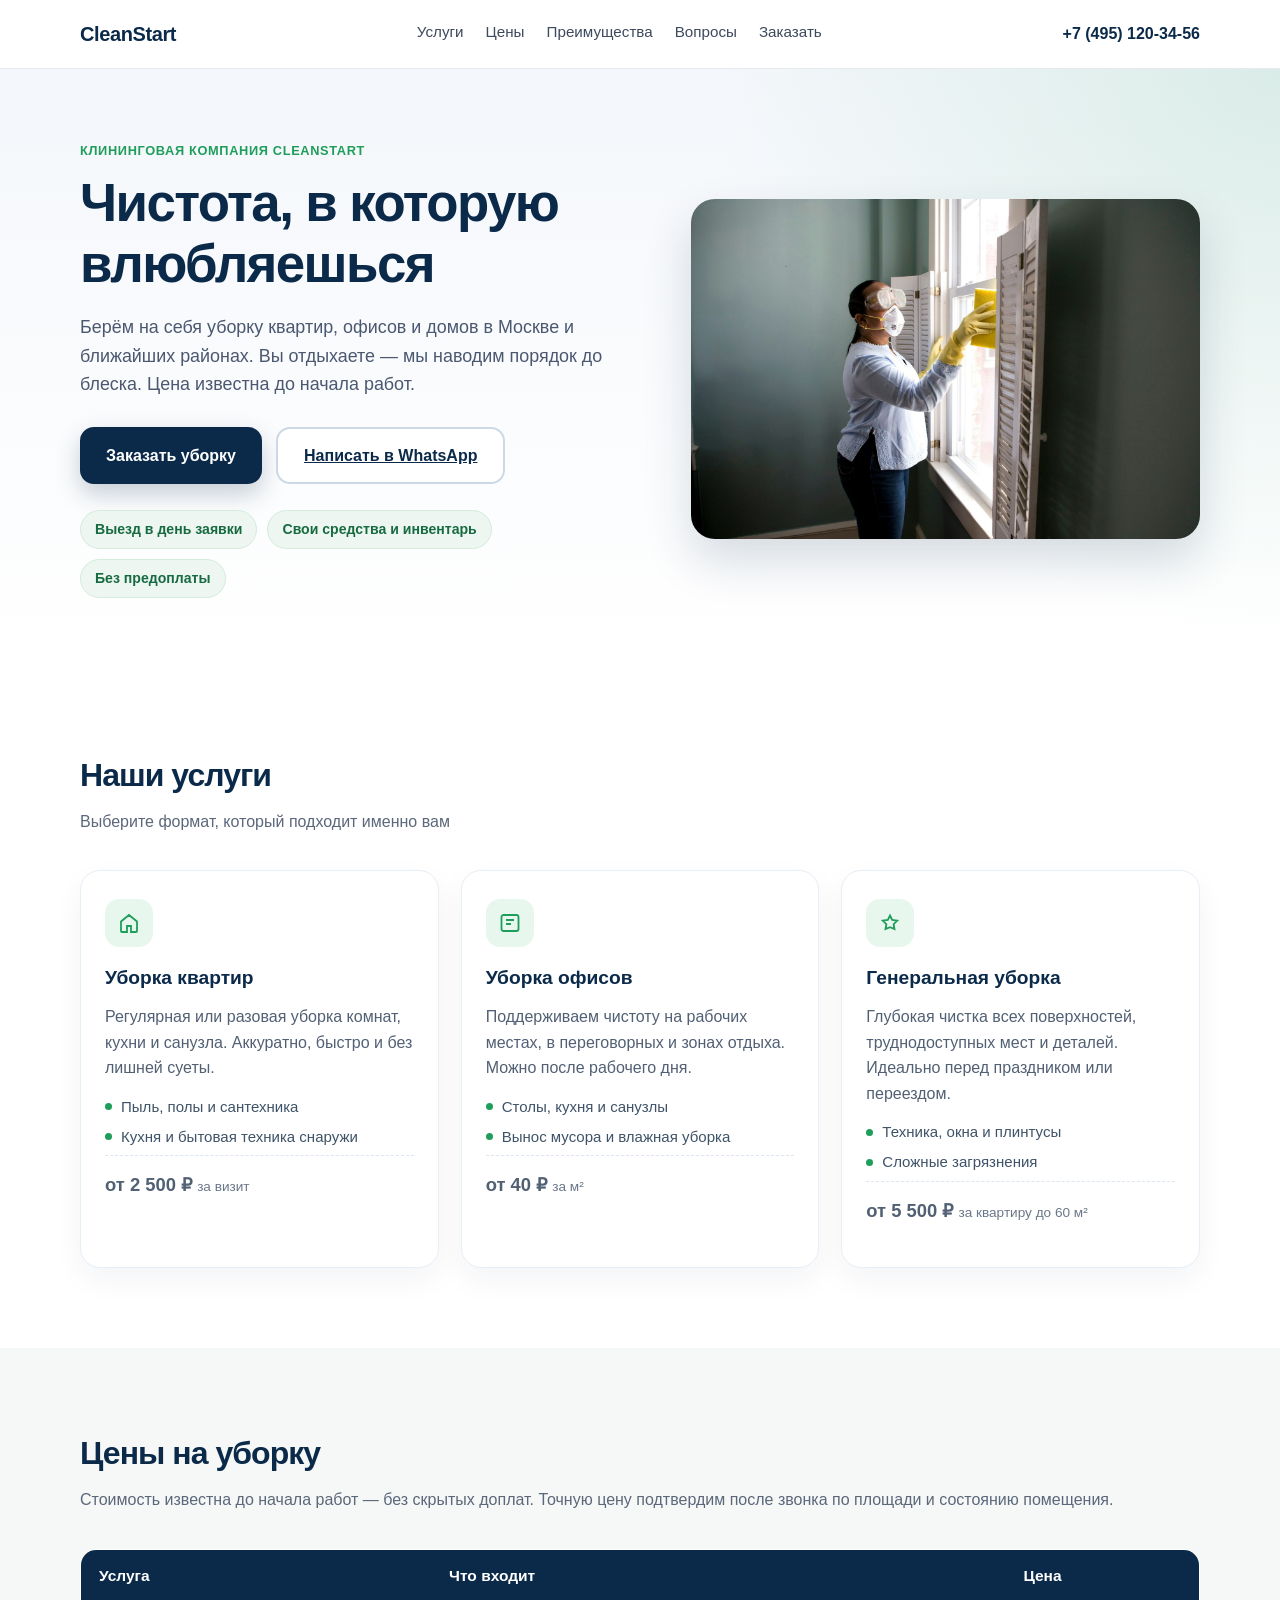
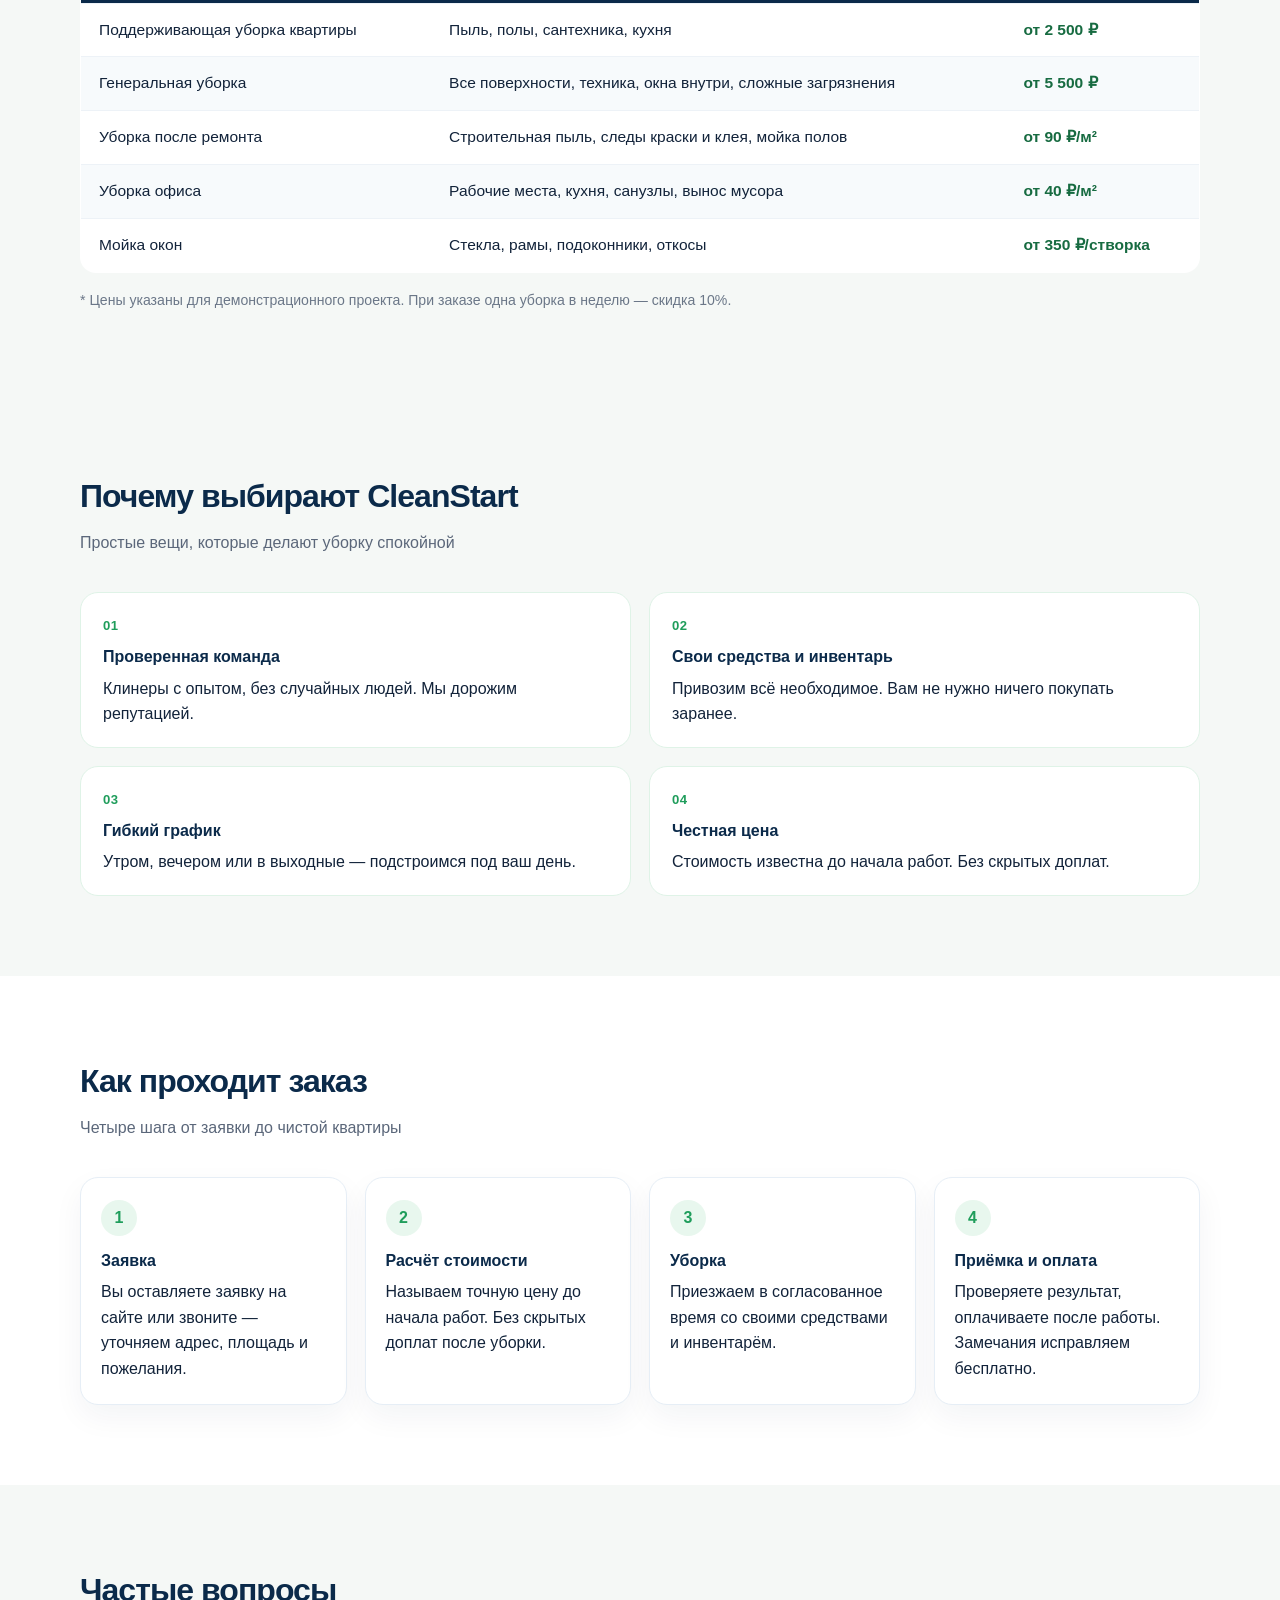
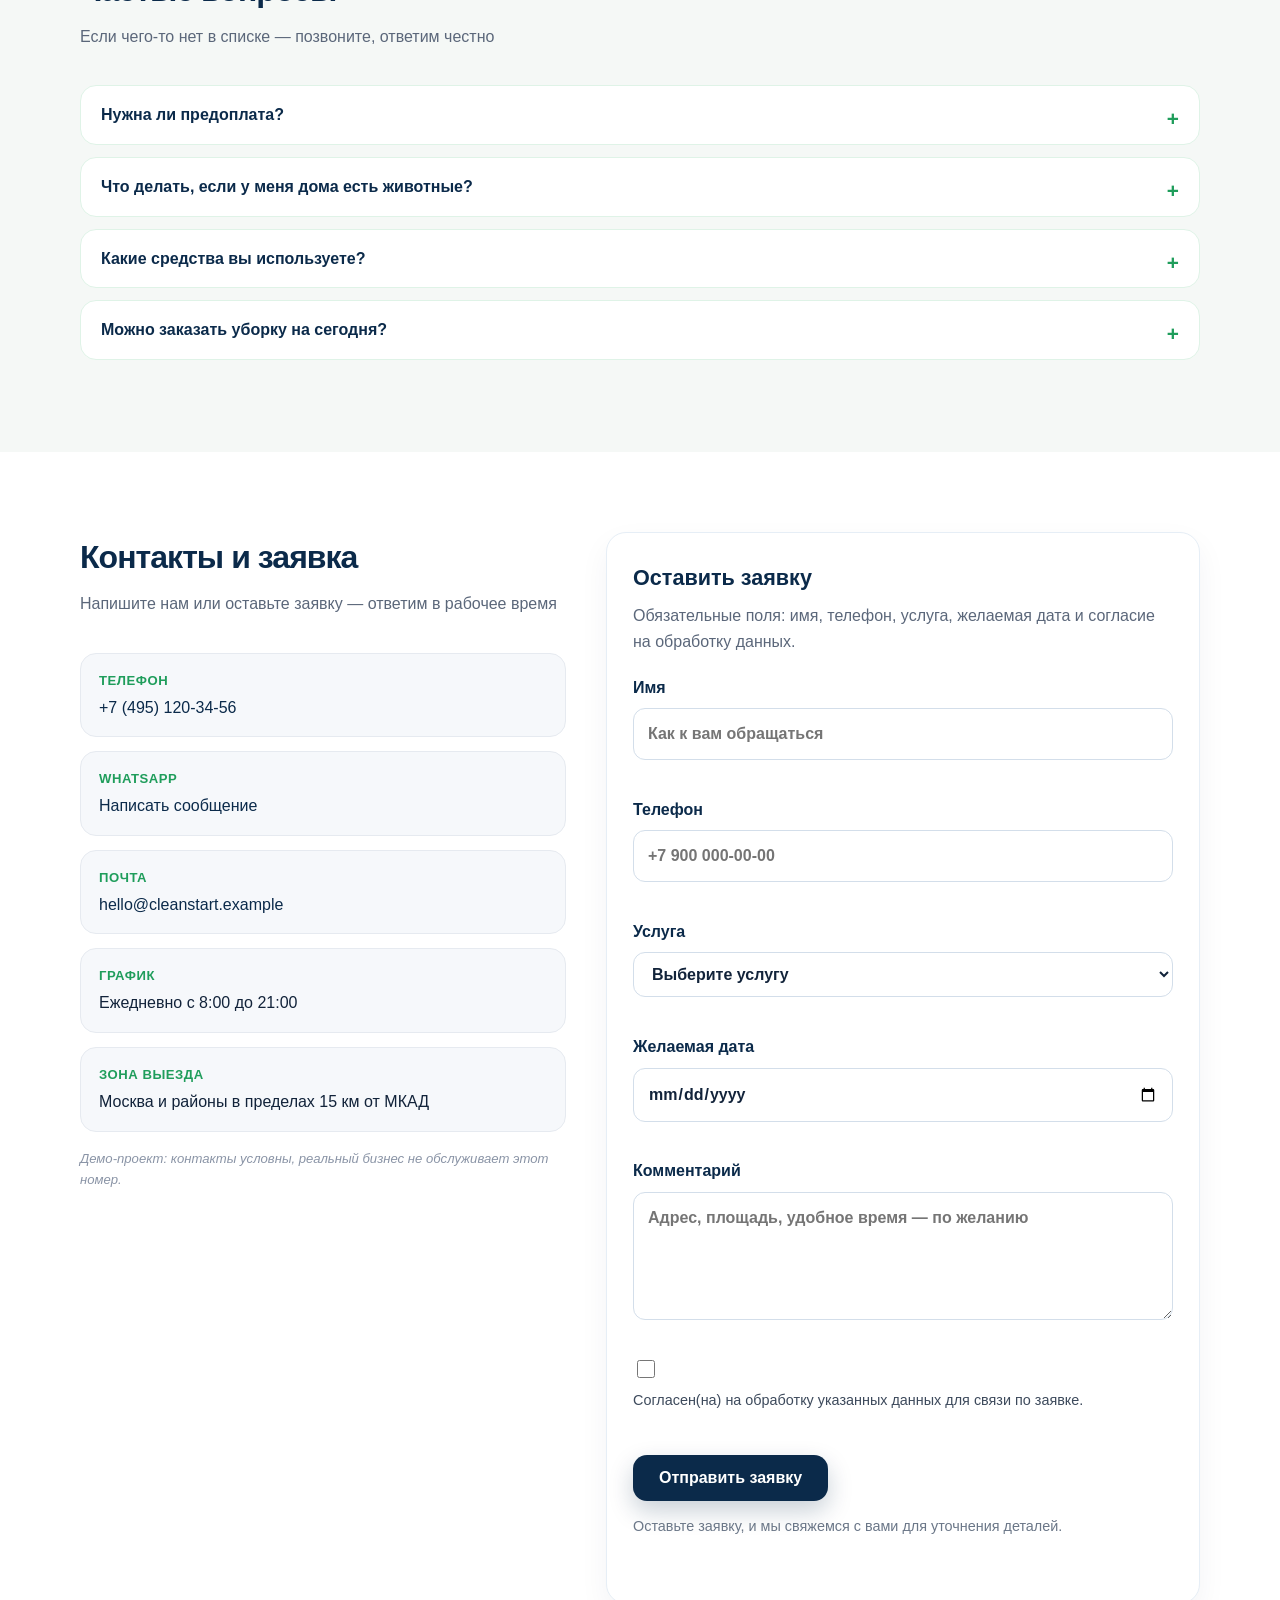
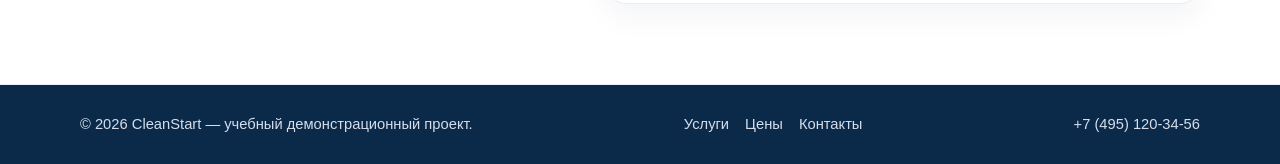
==== commit d446079d: "Add files via upload" ====
--- a/index.html
+++ b/index.html
@@ -1,206 +1,370 @@
-<!DOCTYPE html>
-<html lang="ru">
-<head>
-  <meta charset="UTF-8">
-  <meta name="viewport" content="width=device-width, initial-scale=1.0">
-  <title>CleanStart — клининговая компания</title>
-  <link rel="stylesheet" href="style.css">
-</head>
-<body>
-  <header class="header">
-    <div class="container header-inner">
-      <a class="logo" href="#">CleanStart</a>
-      <nav class="nav" aria-label="Основное меню">
-        <a href="#services">Услуги</a>
-        <a href="#advantages">Преимущества</a>
-        <a href="#order">Заказать</a>
-      </nav>
-    </div>
-  </header>
-
-  <main>
-    <section class="hero">
-      <div class="container hero-grid">
-        <div class="hero-inner">
-          <p class="hero-eyebrow">Клининговая компания CleanStart</p>
-          <h1>Чистота, в которую влюбляешься</h1>
-          <p class="hero-text">
-            Берём на себя уборку квартир, офисов и домов. Вы отдыхаете —
-            мы наводим порядок до блеска.
-          </p>
-          <button class="btn btn-primary" type="button" id="order-btn">
-            Заказать уборку
-          </button>
-        </div>
-        <figure class="hero-photo">
-          <img
-            src="images/hero-cleaning.jpg"
-            alt="Специалист по уборке протирает стеклянную поверхность"
-            width="800"
-            height="600"
-          >
-        </figure>
-      </div>
-    </section>
-
-    <section class="section" id="services">
-      <div class="container">
-        <h2>Наши услуги</h2>
-        <p class="section-lead">Выберите формат, который подходит именно вам</p>
-        <div class="cards">
-          <article class="card">
-            <div class="card-icon" aria-hidden="true">
-              <svg viewBox="0 0 24 24" fill="none" stroke="currentColor" stroke-width="1.8">
-                <path d="M4 10.5 12 4l8 6.5V20a1 1 0 0 1-1 1h-5v-6H10v6H5a1 1 0 0 1-1-1v-9.5Z"/>
-              </svg>
-            </div>
-            <h3>Уборка квартир</h3>
-            <p>Регулярная или разовая уборка комнат, кухни и санузла. Аккуратно, быстро и без лишней суеты.</p>
-            <ul class="card-list">
-              <li>Пыль, полы и сантехника</li>
-              <li>Кухня и бытовая техника снаружи</li>
-            </ul>
-          </article>
-          <article class="card">
-            <div class="card-icon" aria-hidden="true">
-              <svg viewBox="0 0 24 24" fill="none" stroke="currentColor" stroke-width="1.8">
-                <rect x="3.5" y="4" width="17" height="16" rx="2"/>
-                <path d="M8 9h8M8 13h5"/>
-              </svg>
-            </div>
-            <h3>Уборка офисов</h3>
-            <p>Поддерживаем чистоту на рабочих местах, в переговорных и зонах отдыха. Можно после рабочего дня.</p>
-            <ul class="card-list">
-              <li>Столы, кухня и санузлы</li>
-              <li>Вынос мусора и влажная уборка</li>
-            </ul>
-          </article>
-          <article class="card">
-            <div class="card-icon" aria-hidden="true">
-              <svg viewBox="0 0 24 24" fill="none" stroke="currentColor" stroke-width="1.8">
-                <path d="M12 4.5 14.2 9l5 .7-3.6 3.5.9 4.9L12 16.2 7.5 18.1l.9-4.9L4.8 9.7l5-.7L12 4.5Z"/>
-              </svg>
-            </div>
-            <h3>Генеральная уборка</h3>
-            <p>Глубокая чистка всех поверхностей, труднодоступных мест и деталей. Идеально перед праздником или переездом.</p>
-            <ul class="card-list">
-              <li>Техника, окна и плинтусы</li>
-              <li>Сложные загрязнения</li>
-            </ul>
-          </article>
-        </div>
-      </div>
-    </section>
-
-    <section class="section section-alt" id="advantages">
-      <div class="container">
-        <h2>Почему выбирают CleanStart</h2>
-        <p class="section-lead">Простые вещи, которые делают уборку спокойной</p>
-        <ul class="advantages">
-          <li>
-            <span class="advantage-num">01</span>
-            <strong>Проверенная команда</strong>
-            Клинеры с опытом, без случайных людей. Мы дорожим репутацией.
-          </li>
-          <li>
-            <span class="advantage-num">02</span>
-            <strong>Свои средства и инвентарь</strong>
-            Привозим всё необходимое. Вам не нужно ничего покупать заранее.
-          </li>
-          <li>
-            <span class="advantage-num">03</span>
-            <strong>Гибкий график</strong>
-            Утром, вечером или в выходные — подстроимся под ваш день.
-          </li>
-          <li>
-            <span class="advantage-num">04</span>
-            <strong>Честная цена</strong>
-            Стоимость известна до начала работ. Без скрытых доплат.
-          </li>
-        </ul>
-      </div>
-    </section>
-
-    <section class="section" id="order">
-      <div class="container contact-layout">
-        <div class="contact-info">
-          <h2>Контакты и заявка</h2>
-          <p class="section-lead">Напишите нам или оставьте заявку — ответим в рабочее время</p>
-          <ul class="contact-list">
-            <li>
-              <strong>Телефон</strong>
-              <span>+7 (495) 000-12-34</span>
-            </li>
-            <li>
-              <strong>Почта</strong>
-              <span>hello@cleanstart.demo</span>
-            </li>
-            <li>
-              <strong>График</strong>
-              <span>Ежедневно с 8:00 до 21:00</span>
-            </li>
-            <li>
-              <strong>Город</strong>
-              <span>Москва и ближайшие районы</span>
-            </li>
-          </ul>
-        </div>
-
-        <div class="form-wrap">
-          <h3 class="form-title">Оставить заявку</h3>
-          <p class="form-intro">Обязательные поля: имя, телефон, услуга и желаемая дата.</p>
-
-          <form class="order-form" id="order-form" method="POST" novalidate>
-            <label>
-              Имя
-              <input type="text" name="name" id="name" placeholder="Как к вам обращаться" autocomplete="name" required>
-              <span class="field-error" id="name-error"></span>
-            </label>
-            <label>
-              Телефон
-              <input type="tel" name="phone" id="phone" placeholder="+7 900 000-00-00" autocomplete="tel" required>
-              <span class="field-error" id="phone-error"></span>
-            </label>
-            <label>
-              Услуга
-              <select name="service" id="service" required>
-                <option value="">Выберите услугу</option>
-                <option value="apartment">Уборка квартир</option>
-                <option value="office">Уборка офисов</option>
-                <option value="general">Генеральная уборка</option>
-              </select>
-              <span class="field-error" id="service-error"></span>
-            </label>
-            <label>
-              Желаемая дата
-              <input type="date" name="date" id="date" min="" required>
-              <span class="field-error" id="date-error"></span>
-            </label>
-            <label>
-              Комментарий
-              <textarea name="comment" id="comment" rows="4" placeholder="Адрес, площадь, удобное время — по желанию"></textarea>
-              <span class="field-error" id="comment-error"></span>
-            </label>
-            <button class="btn btn-primary" type="submit">Отправить заявку</button>
-            <p class="form-note" id="form-note">Оставьте заявку, и мы свяжемся с вами для уточнения деталей.</p>
-            <p class="form-message" id="form-message" role="status" aria-live="polite"></p>
-          </form>
-        </div>
-      </div>
-    </section>
-  </main>
-
-  <div class="success-toast" id="success-toast" role="status" aria-live="polite" aria-atomic="true" hidden>
-    Заявка отправлена. Скоро с вами свяжутся.
-  </div>
-
-  <footer class="footer">
-    <div class="container footer-inner">
-      <p>© 2026 CleanStart.</p>
-      <p>Тел.: +7 (495) 000-12-34</p>
-    </div>
-  </footer>
-
-  <script src="script.js"></script>
-</body>
-</html>
+<!DOCTYPE html>
+<html lang="ru">
+<head>
+  <meta charset="UTF-8">
+  <meta name="viewport" content="width=device-width, initial-scale=1.0">
+  <title>CleanStart — уборка квартир и офисов в Москве | Цены от 2500 ₽</title>
+  <meta name="description" content="Клининговая компания CleanStart: регулярная и генеральная уборка квартир, офисов и домов в Москве и ближайших районах. Цена известна заранее, свои средства, гибкий график. Заявка на сайте или по телефону.">
+  <meta name="robots" content="index, follow">
+  <link rel="canonical" href="https://cleanstart-demo.pages.dev/">
+  <link rel="icon" href="favicon.svg" type="image/svg+xml">
+  <meta property="og:type" content="website">
+  <meta property="og:site_name" content="CleanStart">
+  <meta property="og:title" content="CleanStart — уборка квартир и офисов в Москве">
+  <meta property="og:description" content="Регулярная и генеральная уборка. Цена известна до начала работ, без скрытых доплат. Заявка online.">
+  <meta property="og:url" content="https://cleanstart-demo.pages.dev/">
+  <meta property="og:image" content="og-cover.svg">
+  <meta name="twitter:card" content="summary_large_image">
+  <meta name="theme-color" content="#0b2a4a">
+  <link rel="preload" as="image" href="images/hero-cleaning.jpg">
+  <link rel="stylesheet" href="style.css">
+  <script type="application/ld+json">
+  {
+    "@context": "https://schema.org",
+    "@type": "LocalBusiness",
+    "name": "CleanStart (учебный демонстрационный проект)",
+    "description": "Демо-сайт клининговой компании: уборка квартир, офисов и домов.",
+    "image": "images/hero-cleaning.jpg",
+    "url": "https://cleanstart-demo.pages.dev/",
+    "address": {
+      "@type": "PostalAddress",
+      "addressLocality": "Москва",
+      "addressCountry": "RU"
+    },
+    "openingHoursSpecification": {
+      "@type": "OpeningHoursSpecification",
+      "dayOfWeek": ["Monday","Tuesday","Wednesday","Thursday","Friday","Saturday","Sunday"],
+      "opens": "08:00",
+      "closes": "21:00"
+    }
+  }
+  </script>
+</head>
+<body>
+  <header class="header">
+    <div class="container header-inner">
+      <a class="logo" href="#top">CleanStart</a>
+      <nav class="nav" aria-label="Основное меню">
+        <a href="#services">Услуги</a>
+        <a href="#pricing">Цены</a>
+        <a href="#advantages">Преимущества</a>
+        <a href="#faq">Вопросы</a>
+        <a href="#order">Заказать</a>
+      </nav>
+      <a class="header-phone" href="tel:+74951203456">+7 (495) 120-34-56</a>
+    </div>
+  </header>
+
+  <main id="top">
+    <section class="hero">
+      <div class="container hero-grid">
+        <div class="hero-inner">
+          <p class="hero-eyebrow">Клининговая компания CleanStart</p>
+          <h1>Чистота, в которую влюбляешься</h1>
+          <p class="hero-text">
+            Берём на себя уборку квартир, офисов и домов в Москве и ближайших районах.
+            Вы отдыхаете — мы наводим порядок до блеска. Цена известна до начала работ.
+          </p>
+          <div class="hero-actions">
+            <button class="btn btn-primary" type="button" id="order-btn">
+              Заказать уборку
+            </button>
+            <a class="btn btn-secondary" href="https://wa.me/79001234567?text=Здравствуйте!%20Хочу%20заказать%20уборку" rel="noopener" target="_blank">
+              Написать в WhatsApp
+            </a>
+          </div>
+          <ul class="hero-badges">
+            <li>Выезд в день заявки</li>
+            <li>Свои средства и инвентарь</li>
+            <li>Без предоплаты</li>
+          </ul>
+        </div>
+        <figure class="hero-photo">
+          <img
+            src="images/hero-cleaning.jpg"
+            alt="Специалист по уборке протирает стеклянную поверхность"
+            width="800"
+            height="600"
+          >
+        </figure>
+      </div>
+    </section>
+
+    <section class="section" id="services">
+      <div class="container">
+        <h2>Наши услуги</h2>
+        <p class="section-lead">Выберите формат, который подходит именно вам</p>
+        <div class="cards">
+          <article class="card">
+            <div class="card-icon" aria-hidden="true">
+              <svg viewBox="0 0 24 24" fill="none" stroke="currentColor" stroke-width="1.8">
+                <path d="M4 10.5 12 4l8 6.5V20a1 1 0 0 1-1 1h-5v-6H10v6H5a1 1 0 0 1-1-1v-9.5Z"/>
+              </svg>
+            </div>
+            <h3>Уборка квартир</h3>
+            <p>Регулярная или разовая уборка комнат, кухни и санузла. Аккуратно, быстро и без лишней суеты.</p>
+            <ul class="card-list">
+              <li>Пыль, полы и сантехника</li>
+              <li>Кухня и бытовая техника снаружи</li>
+            </ul>
+            <p class="card-price">от 2 500 ₽ <span>за визит</span></p>
+          </article>
+          <article class="card">
+            <div class="card-icon" aria-hidden="true">
+              <svg viewBox="0 0 24 24" fill="none" stroke="currentColor" stroke-width="1.8">
+                <rect x="3.5" y="4" width="17" height="16" rx="2"/>
+                <path d="M8 9h8M8 13h5"/>
+              </svg>
+            </div>
+            <h3>Уборка офисов</h3>
+            <p>Поддерживаем чистоту на рабочих местах, в переговорных и зонах отдыха. Можно после рабочего дня.</p>
+            <ul class="card-list">
+              <li>Столы, кухня и санузлы</li>
+              <li>Вынос мусора и влажная уборка</li>
+            </ul>
+            <p class="card-price">от 40 ₽ <span>за м²</span></p>
+          </article>
+          <article class="card">
+            <div class="card-icon" aria-hidden="true">
+              <svg viewBox="0 0 24 24" fill="none" stroke="currentColor" stroke-width="1.8">
+                <path d="M12 4.5 14.2 9l5 .7-3.6 3.5.9 4.9L12 16.2 7.5 18.1l.9-4.9L4.8 9.7l5-.7L12 4.5Z"/>
+              </svg>
+            </div>
+            <h3>Генеральная уборка</h3>
+            <p>Глубокая чистка всех поверхностей, труднодоступных мест и деталей. Идеально перед праздником или переездом.</p>
+            <ul class="card-list">
+              <li>Техника, окна и плинтусы</li>
+              <li>Сложные загрязнения</li>
+            </ul>
+            <p class="card-price">от 5 500 ₽ <span>за квартиру до 60 м²</span></p>
+          </article>
+        </div>
+      </div>
+    </section>
+
+    <section class="section section-alt" id="pricing">
+      <div class="container">
+        <h2>Цены на уборку</h2>
+        <p class="section-lead">Стоимость известна до начала работ — без скрытых доплат. Точную цену подтвердим после звонка по площади и состоянию помещения.</p>
+        <div class="table-wrap">
+          <table class="price-table">
+            <caption class="visually-hidden">Прайс-лист клининговых услуг CleanStart</caption>
+            <thead>
+              <tr>
+                <th scope="col">Услуга</th>
+                <th scope="col">Что входит</th>
+                <th scope="col">Цена</th>
+              </tr>
+            </thead>
+            <tbody>
+              <tr>
+                <td>Поддерживающая уборка квартиры</td>
+                <td>Пыль, полы, сантехника, кухня</td>
+                <td>от 2 500 ₽</td>
+              </tr>
+              <tr>
+                <td>Генеральная уборка</td>
+                <td>Все поверхности, техника, окна внутри, сложные загрязнения</td>
+                <td>от 5 500 ₽</td>
+              </tr>
+              <tr>
+                <td>Уборка после ремонта</td>
+                <td>Строительная пыль, следы краски и клея, мойка полов</td>
+                <td>от 90 ₽/м²</td>
+              </tr>
+              <tr>
+                <td>Уборка офиса</td>
+                <td>Рабочие места, кухня, санузлы, вынос мусора</td>
+                <td>от 40 ₽/м²</td>
+              </tr>
+              <tr>
+                <td>Мойка окон</td>
+                <td>Стекла, рамы, подоконники, откосы</td>
+                <td>от 350 ₽/створка</td>
+              </tr>
+            </tbody>
+          </table>
+        </div>
+        <p class="pricing-note">* Цены указаны для демонстрационного проекта. При заказе одна уборка в неделю — скидка 10%.</p>
+      </div>
+    </section>
+
+    <section class="section section-alt" id="advantages">
+      <div class="container">
+        <h2>Почему выбирают CleanStart</h2>
+        <p class="section-lead">Простые вещи, которые делают уборку спокойной</p>
+        <ul class="advantages">
+          <li>
+            <span class="advantage-num">01</span>
+            <strong>Проверенная команда</strong>
+            Клинеры с опытом, без случайных людей. Мы дорожим репутацией.
+          </li>
+          <li>
+            <span class="advantage-num">02</span>
+            <strong>Свои средства и инвентарь</strong>
+            Привозим всё необходимое. Вам не нужно ничего покупать заранее.
+          </li>
+          <li>
+            <span class="advantage-num">03</span>
+            <strong>Гибкий график</strong>
+            Утром, вечером или в выходные — подстроимся под ваш день.
+          </li>
+          <li>
+            <span class="advantage-num">04</span>
+            <strong>Честная цена</strong>
+            Стоимость известна до начала работ. Без скрытых доплат.
+          </li>
+        </ul>
+      </div>
+    </section>
+
+    <section class="section" id="how">
+      <div class="container">
+        <h2>Как проходит заказ</h2>
+        <p class="section-lead">Четыре шага от заявки до чистой квартиры</p>
+        <ol class="steps">
+          <li>
+            <span class="step-num">1</span>
+            <strong>Заявка</strong>
+            Вы оставляете заявку на сайте или звоните — уточняем адрес, площадь и пожелания.
+          </li>
+          <li>
+            <span class="step-num">2</span>
+            <strong>Расчёт стоимости</strong>
+            Называем точную цену до начала работ. Без скрытых доплат после уборки.
+          </li>
+          <li>
+            <span class="step-num">3</span>
+            <strong>Уборка</strong>
+            Приезжаем в согласованное время со своими средствами и инвентарём.
+          </li>
+          <li>
+            <span class="step-num">4</span>
+            <strong>Приёмка и оплата</strong>
+            Проверяете результат, оплачиваете после работы. Замечания исправляем бесплатно.
+          </li>
+        </ol>
+      </div>
+    </section>
+
+    <section class="section section-alt" id="faq">
+      <div class="container">
+        <h2>Частые вопросы</h2>
+        <p class="section-lead">Если чего-то нет в списке — позвоните, ответим честно</p>
+        <details class="faq-item">
+          <summary>Нужна ли предоплата?</summary>
+          <p>Нет. Оплата производится после уборки, когда вы приняли результат.</p>
+        </details>
+        <details class="faq-item">
+          <summary>Что делать, если у меня дома есть животные?</summary>
+          <p>Предупредите об этом при оформлении заявки — укажем в комментарии. Мы аккуратно работаем с лотками, мисками и шерстью, но не отвечаем за поведение животных.</p>
+        </details>
+        <details class="faq-item">
+          <summary>Какие средства вы используете?</summary>
+          <p>Привозим профессиональную химию и инвентарь. Если нужны гипоаллергенные или детские безопасные составы — скажите заранее, подберём.</p>
+        </details>
+        <details class="faq-item">
+          <summary>Можно заказать уборку на сегодня?</summary>
+          <p>Часто да: при заявке до 15:00 стараемся поставить клинера в тот же день. Точное подтверждение получите по телефону.</p>
+        </details>
+      </div>
+    </section>
+
+    <section class="section" id="order">
+      <div class="container contact-layout">
+        <div class="contact-info">
+          <h2>Контакты и заявка</h2>
+          <p class="section-lead">Напишите нам или оставьте заявку — ответим в рабочее время</p>
+          <ul class="contact-list">
+            <li>
+              <strong>Телефон</strong>
+              <a href="tel:+74951203456">+7 (495) 120-34-56</a>
+            </li>
+            <li>
+              <strong>WhatsApp</strong>
+              <a href="https://wa.me/79001234567" rel="noopener" target="_blank">Написать сообщение</a>
+            </li>
+            <li>
+              <strong>Почта</strong>
+              <a href="mailto:hello@cleanstart.example">hello@cleanstart.example</a>
+            </li>
+            <li>
+              <strong>График</strong>
+              <span>Ежедневно с 8:00 до 21:00</span>
+            </li>
+            <li>
+              <strong>Зона выезда</strong>
+              <span>Москва и районы в пределах 15 км от МКАД</span>
+            </li>
+          </ul>
+          <p class="demo-label">Демо-проект: контакты условны, реальный бизнес не обслуживает этот номер.</p>
+        </div>
+
+        <div class="form-wrap">
+          <h3 class="form-title">Оставить заявку</h3>
+          <p class="form-intro">Обязательные поля: имя, телефон, услуга, желаемая дата и согласие на обработку данных.</p>
+
+          <form class="order-form" id="order-form" method="POST" novalidate>
+            <label>
+              Имя
+              <input type="text" name="name" id="name" placeholder="Как к вам обращаться" autocomplete="name" maxlength="100" required>
+              <span class="field-error" id="name-error"></span>
+            </label>
+            <label>
+              Телефон
+              <input type="tel" name="phone" id="phone" placeholder="+7 900 000-00-00" autocomplete="tel" inputmode="tel" maxlength="20" required>
+              <span class="field-error" id="phone-error"></span>
+            </label>
+            <label>
+              Услуга
+              <select name="service" id="service" required>
+                <option value="">Выберите услугу</option>
+                <option value="apartment">Уборка квартир</option>
+                <option value="office">Уборка офисов</option>
+                <option value="general">Генеральная уборка</option>
+              </select>
+              <span class="field-error" id="service-error"></span>
+            </label>
+            <label>
+              Желаемая дата
+              <input type="date" name="date" id="date" min="" required>
+              <span class="field-error" id="date-error"></span>
+            </label>
+            <label>
+              Комментарий
+              <textarea name="comment" id="comment" rows="4" maxlength="600" placeholder="Адрес, площадь, удобное время — по желанию"></textarea>
+              <span class="field-error" id="comment-error"></span>
+            </label>
+            <label class="consent">
+              <input type="checkbox" name="consent" id="consent" required>
+              <span>Согласен(на) на обработку указанных данных для связи по заявке.</span>
+              <span class="field-error" id="consent-error"></span>
+            </label>
+            <button class="btn btn-primary" type="submit">Отправить заявку</button>
+            <p class="form-note" id="form-note">Оставьте заявку, и мы свяжемся с вами для уточнения деталей.</p>
+            <p class="form-message" id="form-message" role="status" aria-live="polite"></p>
+          </form>
+        </div>
+      </div>
+    </section>
+  </main>
+
+  <div class="success-toast" id="success-toast" role="status" aria-live="polite" aria-atomic="true" hidden>
+    Заявка отправлена. Скоро с вами свяжутся.
+  </div>
+
+  <footer class="footer">
+    <div class="container footer-inner">
+      <p>© 2026 CleanStart — учебный демонстрационный проект.</p>
+      <nav class="footer-nav" aria-label="Меню в подвале">
+        <a href="#services">Услуги</a>
+        <a href="#pricing">Цены</a>
+        <a href="#order">Контакты</a>
+      </nav>
+      <p><a href="tel:+74951203456">+7 (495) 120-34-56</a></p>
+    </div>
+  </footer>
+
+  <script src="script.js"></script>
+</body>
+</html>
--- a/style.css
+++ b/style.css
@@ -1,501 +1,839 @@
-*,
-*::before,
-*::after {
-  box-sizing: border-box;
-}
-
-html {
-  scroll-behavior: smooth;
-  scroll-padding-top: 80px;
-}
-
-body {
-  margin: 0;
-  font-family: "Segoe UI", Tahoma, Geneva, Verdana, sans-serif;
-  color: #12233a;
-  background: #ffffff;
-  line-height: 1.6;
-  overflow-x: hidden;
-}
-
-h1,
-h2,
-h3,
-p,
-label,
-li {
-  overflow-wrap: break-word;
-}
-
-.container {
-  width: min(1120px, calc(100% - 40px));
-  margin: 0 auto;
-}
-
-.header {
-  position: sticky;
-  top: 0;
-  z-index: 10;
-  background: rgba(255, 255, 255, 0.94);
-  backdrop-filter: blur(10px);
-  border-bottom: 1px solid #e6eaf0;
-}
-
-.header-inner {
-  display: flex;
-  align-items: center;
-  justify-content: space-between;
-  min-height: 68px;
-}
-
-.logo {
-  font-weight: 700;
-  font-size: 1.25rem;
-  color: #0b2a4a;
-  text-decoration: none;
-  letter-spacing: -0.02em;
-  transition: color 0.15s ease;
-}
-
-.logo:hover,
-.logo:focus-visible {
-  color: #1f9d5b;
-}
-
-.nav {
-  display: flex;
-  gap: 22px;
-}
-
-.nav a {
-  color: #3d4a5c;
-  text-decoration: none;
-  font-size: 0.95rem;
-  padding-bottom: 2px;
-  border-bottom: 2px solid transparent;
-  transition: color 0.15s ease, border-color 0.15s ease;
-}
-
-.nav a:hover,
-.nav a:focus-visible {
-  color: #0b2a4a;
-  border-bottom-color: #1f9d5b;
-}
-
-.hero {
-  background:
-    radial-gradient(circle at top right, rgba(31, 157, 91, 0.12), transparent 40%),
-    linear-gradient(180deg, #f4f7fb 0%, #ffffff 100%);
-  padding: 72px 0;
-}
-
-.hero-grid {
-  display: grid;
-  grid-template-columns: 1.05fr 0.95fr;
-  gap: 48px;
-  align-items: center;
-}
-
-.hero-inner {
-  max-width: 560px;
-}
-
-.hero-eyebrow {
-  margin: 0 0 12px;
-  color: #1f9d5b;
-  font-weight: 700;
-  letter-spacing: 0.05em;
-  text-transform: uppercase;
-  font-size: 0.8rem;
-}
-
-h1 {
-  margin: 0 0 18px;
-  font-size: clamp(2rem, 5vw, 3.3rem);
-  line-height: 1.15;
-  letter-spacing: -0.03em;
-  color: #0b2a4a;
-}
-
-.hero-text {
-  margin: 0 0 28px;
-  font-size: 1.12rem;
-  color: #4b5870;
-  max-width: 540px;
-}
-
-.hero-photo {
-  margin: 0;
-  border-radius: 24px;
-  overflow: hidden;
-  box-shadow: 0 22px 48px rgba(11, 42, 74, 0.16);
-  background: #dce7f2;
-}
-
-.hero-photo img {
-  display: block;
-  width: 100%;
-  height: 100%;
-  max-height: 460px;
-  object-fit: cover;
-}
-
-.btn {
-  display: inline-flex;
-  align-items: center;
-  justify-content: center;
-  border: none;
-  border-radius: 14px;
-  padding: 14px 26px;
-  font-size: 1rem;
-  font-weight: 600;
-  cursor: pointer;
-  max-width: 100%;
-  transition: transform 0.15s ease, box-shadow 0.15s ease, filter 0.15s ease, background 0.15s ease;
-}
-
-.btn-primary {
-  background: #0b2a4a;
-  color: #ffffff;
-  box-shadow: 0 10px 24px rgba(11, 42, 74, 0.22);
-}
-
-.btn-primary:hover,
-.btn-primary:focus-visible {
-  transform: translateY(-1px);
-  background: #1f9d5b;
-  box-shadow: 0 14px 28px rgba(31, 157, 91, 0.28);
-}
-
-.btn-primary:active {
-  transform: translateY(0);
-  filter: brightness(0.96);
-}
-
-.section {
-  padding: 80px 0;
-}
-
-.section-alt {
-  background: #f5f8f6;
-}
-
-h2 {
-  margin: 0 0 8px;
-  font-size: clamp(1.5rem, 5vw, 2rem);
-  letter-spacing: -0.03em;
-  color: #0b2a4a;
-}
-
-.section-lead {
-  margin: 0 0 36px;
-  color: #5b677a;
-}
-
-.cards {
-  display: grid;
-  grid-template-columns: repeat(3, 1fr);
-  gap: 22px;
-}
-
-.card {
-  background: #ffffff;
-  border: 1px solid #e6eef6;
-  border-radius: 20px;
-  padding: 28px 24px;
-  box-shadow: 0 12px 30px rgba(11, 42, 74, 0.05);
-  transition: transform 0.2s ease, box-shadow 0.2s ease, border-color 0.2s ease;
-}
-
-.card:hover {
-  transform: translateY(-4px);
-  border-color: #c9ebd8;
-  box-shadow: 0 18px 36px rgba(11, 42, 74, 0.1);
-}
-
-.card-icon {
-  width: 48px;
-  height: 48px;
-  border-radius: 14px;
-  display: grid;
-  place-items: center;
-  margin-bottom: 16px;
-  background: #e8f7ee;
-  color: #1f9d5b;
-}
-
-.card-icon svg {
-  width: 24px;
-  height: 24px;
-}
-
-.card h3 {
-  margin: 0 0 10px;
-  font-size: 1.2rem;
-  color: #0b2a4a;
-}
-
-.card p {
-  margin: 0 0 14px;
-  color: #526074;
-}
-
-.card-list {
-  margin: 0;
-  padding: 0;
-  list-style: none;
-  color: #3f5368;
-  font-size: 0.94rem;
-}
-
-.card-list li {
-  padding-left: 16px;
-  position: relative;
-  margin-bottom: 6px;
-}
-
-.card-list li::before {
-  content: "";
-  width: 7px;
-  height: 7px;
-  border-radius: 50%;
-  background: #1f9d5b;
-  position: absolute;
-  left: 0;
-  top: 0.55em;
-}
-
-.advantages {
-  list-style: none;
-  margin: 0;
-  padding: 0;
-  display: grid;
-  grid-template-columns: repeat(2, 1fr);
-  gap: 18px;
-}
-
-.advantages li {
-  background: #ffffff;
-  border-radius: 18px;
-  padding: 22px 22px 20px;
-  border: 1px solid #dff3e7;
-  transition: transform 0.2s ease, box-shadow 0.2s ease;
-}
-
-.advantages li:hover {
-  transform: translateY(-3px);
-  box-shadow: 0 12px 24px rgba(11, 42, 74, 0.07);
-}
-
-.advantage-num {
-  display: block;
-  margin-bottom: 8px;
-  color: #1f9d5b;
-  font-weight: 700;
-  letter-spacing: 0.04em;
-  font-size: 0.82rem;
-}
-
-.advantages strong {
-  display: block;
-  margin-bottom: 6px;
-  color: #0b2a4a;
-}
-
-.contact-layout {
-  display: grid;
-  grid-template-columns: 0.9fr 1.1fr;
-  gap: 40px;
-  align-items: start;
-}
-
-.contact-list {
-  list-style: none;
-  margin: 0;
-  padding: 0;
-  display: grid;
-  gap: 14px;
-}
-
-.contact-list li {
-  background: #f6f8fb;
-  border-radius: 16px;
-  padding: 16px 18px;
-  border: 1px solid #e6eaf0;
-}
-
-.contact-list strong {
-  display: block;
-  color: #1f9d5b;
-  font-size: 0.82rem;
-  letter-spacing: 0.04em;
-  text-transform: uppercase;
-  margin-bottom: 4px;
-}
-
-.form-wrap {
-  background: #ffffff;
-  border: 1px solid #e6eef6;
-  border-radius: 20px;
-  padding: 28px 26px;
-  box-shadow: 0 12px 30px rgba(11, 42, 74, 0.05);
-}
-
-.form-title {
-  margin: 0 0 8px;
-  font-size: 1.35rem;
-  color: #0b2a4a;
-}
-
-.form-intro {
-  margin: 0 0 20px;
-  color: #5b677a;
-}
-
-.order-form {
-  display: grid;
-  gap: 14px;
-}
-
-.order-form label {
-  display: grid;
-  gap: 8px;
-  font-weight: 600;
-  color: #0b2a4a;
-}
-
-.order-form input,
-.order-form select,
-.order-form textarea {
-  width: 100%;
-  max-width: 100%;
-  border: 1px solid #d3deea;
-  border-radius: 12px;
-  padding: 12px 14px;
-  font: inherit;
-  background: #ffffff;
-  color: #12233a;
-  resize: vertical;
-}
-
-.order-form input.invalid,
-.order-form select.invalid,
-.order-form textarea.invalid {
-  border-color: #c62828;
-  background: #fff7f7;
-}
-
-.order-form input:focus,
-.order-form select:focus,
-.order-form textarea:focus {
-  outline: 2px solid #1f9d5b;
-  outline-offset: 1px;
-  border-color: #1f9d5b;
-}
-
-.field-error {
-  min-height: 1.1em;
-  font-size: 0.85rem;
-  font-weight: 500;
-  color: #c62828;
-}
-
-.order-form .btn {
-  width: fit-content;
-  margin-top: 6px;
-}
-
-.form-note {
-  margin: 0;
-  font-size: 0.9rem;
-  color: #6b7788;
-  font-weight: 400;
-}
-
-.form-message {
-  margin: 0;
-  min-height: 1.4em;
-  font-weight: 600;
-}
-
-.form-message.info {
-  color: #0b2a4a;
-}
-
-.form-message.error {
-  color: #c62828;
-}
-
-.footer {
-  padding: 28px 0;
-  border-top: 1px solid #e8eef4;
-  color: #6b7788;
-  font-size: 0.92rem;
-  background: #0b2a4a;
-}
-
-.footer-inner {
-  display: flex;
-  justify-content: space-between;
-  gap: 16px;
-  flex-wrap: wrap;
-}
-
-.footer p {
-  margin: 0;
-  color: #d5deea;
-}
-
-@media (max-width: 900px) {
-  .hero-grid,
-  .contact-layout {
-    grid-template-columns: 1fr;
-    gap: 28px;
-  }
-
-  .hero-photo img {
-    max-height: 320px;
-  }
-}
-
-@media (max-width: 800px) {
-  html {
-    scroll-padding-top: 120px;
-  }
-
-  .cards,
-  .advantages {
-    grid-template-columns: 1fr;
-  }
-
-  .header-inner {
-    flex-direction: column;
-    align-items: flex-start;
-    gap: 10px;
-    padding: 14px 0;
-  }
-
-  .hero,
-  .section {
-    padding: 52px 0;
-  }
-}
-
-@media (max-width: 520px) {
-  .container {
-    width: min(1120px, calc(100% - 28px));
-  }
-
-  .nav {
-    flex-wrap: wrap;
-    gap: 12px 16px;
-  }
-
-  .form-wrap {
-    padding: 22px 16px;
-  }
-
-  .order-form .btn {
-    width: 100%;
-  }
-}
+*,
+*::before,
+*::after {
+  box-sizing: border-box;
+}
+
+html {
+  scroll-behavior: smooth;
+  scroll-padding-top: 80px;
+}
+
+body {
+  margin: 0;
+  font-family: "Segoe UI", Tahoma, Geneva, Verdana, sans-serif;
+  color: #12233a;
+  background: #ffffff;
+  line-height: 1.6;
+  overflow-x: hidden;
+}
+
+h1,
+h2,
+h3,
+p,
+label,
+li {
+  overflow-wrap: break-word;
+}
+
+.container {
+  width: min(1120px, calc(100% - 40px));
+  margin: 0 auto;
+}
+
+.header {
+  position: sticky;
+  top: 0;
+  z-index: 10;
+  background: rgba(255, 255, 255, 0.94);
+  backdrop-filter: blur(10px);
+  border-bottom: 1px solid #e6eaf0;
+}
+
+.header-inner {
+  display: flex;
+  align-items: center;
+  justify-content: space-between;
+  min-height: 68px;
+}
+
+.logo {
+  font-weight: 700;
+  font-size: 1.25rem;
+  color: #0b2a4a;
+  text-decoration: none;
+  letter-spacing: -0.02em;
+  transition: color 0.15s ease;
+}
+
+.logo:hover,
+.logo:focus-visible {
+  color: #1f9d5b;
+}
+
+.nav {
+  display: flex;
+  gap: 22px;
+}
+
+.nav a {
+  color: #3d4a5c;
+  text-decoration: none;
+  font-size: 0.95rem;
+  padding-bottom: 2px;
+  border-bottom: 2px solid transparent;
+  transition: color 0.15s ease, border-color 0.15s ease;
+}
+
+.nav a:hover,
+.nav a:focus-visible {
+  color: #0b2a4a;
+  border-bottom-color: #1f9d5b;
+}
+
+.hero {
+  background:
+    radial-gradient(circle at top right, rgba(31, 157, 91, 0.12), transparent 40%),
+    linear-gradient(180deg, #f4f7fb 0%, #ffffff 100%);
+  padding: 72px 0;
+}
+
+.hero-grid {
+  display: grid;
+  grid-template-columns: 1.05fr 0.95fr;
+  gap: 48px;
+  align-items: center;
+}
+
+.hero-inner {
+  max-width: 560px;
+}
+
+.hero-eyebrow {
+  margin: 0 0 12px;
+  color: #1f9d5b;
+  font-weight: 700;
+  letter-spacing: 0.05em;
+  text-transform: uppercase;
+  font-size: 0.8rem;
+}
+
+h1 {
+  margin: 0 0 18px;
+  font-size: clamp(2rem, 5vw, 3.3rem);
+  line-height: 1.15;
+  letter-spacing: -0.03em;
+  color: #0b2a4a;
+}
+
+.hero-text {
+  margin: 0 0 28px;
+  font-size: 1.12rem;
+  color: #4b5870;
+  max-width: 540px;
+}
+
+.hero-photo {
+  margin: 0;
+  border-radius: 24px;
+  overflow: hidden;
+  box-shadow: 0 22px 48px rgba(11, 42, 74, 0.16);
+  background: #dce7f2;
+}
+
+.hero-photo img {
+  display: block;
+  width: 100%;
+  height: 100%;
+  max-height: 460px;
+  object-fit: cover;
+}
+
+.btn {
+  display: inline-flex;
+  align-items: center;
+  justify-content: center;
+  border: none;
+  border-radius: 14px;
+  padding: 14px 26px;
+  font-size: 1rem;
+  font-weight: 600;
+  cursor: pointer;
+  max-width: 100%;
+  transition: transform 0.15s ease, box-shadow 0.15s ease, filter 0.15s ease, background 0.15s ease;
+}
+
+.btn-primary {
+  background: #0b2a4a;
+  color: #ffffff;
+  box-shadow: 0 10px 24px rgba(11, 42, 74, 0.22);
+}
+
+.btn-primary:hover,
+.btn-primary:focus-visible {
+  transform: translateY(-1px);
+  background: #1f9d5b;
+  box-shadow: 0 14px 28px rgba(31, 157, 91, 0.28);
+}
+
+.btn-primary:active {
+  transform: translateY(0);
+  filter: brightness(0.96);
+}
+
+.btn-secondary {
+  background: #ffffff;
+  color: #0b2a4a;
+  border: 2px solid #cdd8e6;
+}
+
+.btn-secondary:hover,
+.btn-secondary:focus-visible {
+  border-color: #1f9d5b;
+  color: #1f9d5b;
+  transform: translateY(-1px);
+}
+
+.hero-actions {
+  display: flex;
+  flex-wrap: wrap;
+  gap: 14px;
+  margin-bottom: 26px;
+}
+
+.hero-badges {
+  display: flex;
+  flex-wrap: wrap;
+  gap: 10px;
+  list-style: none;
+  margin: 0;
+  padding: 0;
+}
+
+.hero-badges li {
+  background: #eef6f1;
+  border: 1px solid #d3ecdc;
+  color: #176b41;
+  border-radius: 999px;
+  padding: 7px 14px;
+  font-size: 0.88rem;
+  font-weight: 600;
+}
+
+.visually-hidden {
+  position: absolute;
+  width: 1px;
+  height: 1px;
+  margin: -1px;
+  padding: 0;
+  overflow: hidden;
+  clip: rect(0 0 0 0);
+  white-space: nowrap;
+  border: 0;
+}
+
+.btn:disabled {
+  cursor: wait;
+  opacity: 0.75;
+  transform: none;
+}
+
+.section {
+  padding: 80px 0;
+}
+
+.section-alt {
+  background: #f5f8f6;
+}
+
+h2 {
+  margin: 0 0 8px;
+  font-size: clamp(1.5rem, 5vw, 2rem);
+  letter-spacing: -0.03em;
+  color: #0b2a4a;
+}
+
+.section-lead {
+  margin: 0 0 36px;
+  color: #5b677a;
+}
+
+.cards {
+  display: grid;
+  grid-template-columns: repeat(3, 1fr);
+  gap: 22px;
+}
+
+.card {
+  background: #ffffff;
+  border: 1px solid #e6eef6;
+  border-radius: 20px;
+  padding: 28px 24px;
+  box-shadow: 0 12px 30px rgba(11, 42, 74, 0.05);
+  transition: transform 0.2s ease, box-shadow 0.2s ease, border-color 0.2s ease;
+}
+
+.card:hover {
+  transform: translateY(-4px);
+  border-color: #c9ebd8;
+  box-shadow: 0 18px 36px rgba(11, 42, 74, 0.1);
+}
+
+.card-icon {
+  width: 48px;
+  height: 48px;
+  border-radius: 14px;
+  display: grid;
+  place-items: center;
+  margin-bottom: 16px;
+  background: #e8f7ee;
+  color: #1f9d5b;
+}
+
+.card-icon svg {
+  width: 24px;
+  height: 24px;
+}
+
+.card h3 {
+  margin: 0 0 10px;
+  font-size: 1.2rem;
+  color: #0b2a4a;
+}
+
+.card p {
+  margin: 0 0 14px;
+  color: #526074;
+}
+
+.card-list {
+  margin: 0;
+  padding: 0;
+  list-style: none;
+  color: #3f5368;
+  font-size: 0.94rem;
+}
+
+.card-list li {
+  padding-left: 16px;
+  position: relative;
+  margin-bottom: 6px;
+}
+
+.card-list li::before {
+  content: "";
+  width: 7px;
+  height: 7px;
+  border-radius: 50%;
+  background: #1f9d5b;
+  position: absolute;
+  left: 0;
+  top: 0.55em;
+}
+
+.card-price {
+  margin: 14px 0 0;
+  padding-top: 14px;
+  border-top: 1px dashed #dbe6f0;
+  font-size: 1.15rem;
+  font-weight: 700;
+  color: #0b2a4a;
+}
+
+.card-price span {
+  font-size: 0.85rem;
+  font-weight: 500;
+  color: #6b7788;
+}
+
+.table-wrap {
+  overflow-x: auto;
+  -webkit-overflow-scrolling: touch;
+}
+
+.price-table {
+  width: 100%;
+  min-width: 560px;
+  border-collapse: collapse;
+  background: #ffffff;
+  border: 1px solid #e6eef6;
+  border-radius: 16px;
+  overflow: hidden;
+}
+
+.price-table th,
+.price-table td {
+  text-align: left;
+  padding: 14px 18px;
+  border-bottom: 1px solid #edf2f7;
+  font-size: 0.97rem;
+}
+
+.price-table thead th {
+  background: #0b2a4a;
+  color: #ffffff;
+  font-weight: 600;
+}
+
+.price-table tbody tr:nth-child(even) {
+  background: #f7fafc;
+}
+
+.price-table td:last-child {
+  font-weight: 700;
+  color: #176b41;
+  white-space: nowrap;
+}
+
+.pricing-note {
+  margin: 16px 0 0;
+  font-size: 0.88rem;
+  color: #6b7788;
+}
+
+.steps {
+  list-style: none;
+  margin: 0;
+  padding: 0;
+  display: grid;
+  grid-template-columns: repeat(4, 1fr);
+  gap: 18px;
+  counter-reset: step;
+}
+
+.steps li {
+  background: #ffffff;
+  border: 1px solid #e6eef6;
+  border-radius: 18px;
+  padding: 22px 20px;
+  box-shadow: 0 12px 30px rgba(11, 42, 74, 0.05);
+}
+
+.step-num {
+  display: grid;
+  place-items: center;
+  width: 36px;
+  height: 36px;
+  border-radius: 50%;
+  background: #e8f7ee;
+  color: #1f9d5b;
+  font-weight: 700;
+  margin-bottom: 12px;
+}
+
+.steps strong {
+  display: block;
+  margin-bottom: 6px;
+  color: #0b2a4a;
+}
+
+.faq-item {
+  background: #ffffff;
+  border: 1px solid #dff3e7;
+  border-radius: 16px;
+  padding: 16px 20px;
+  margin-bottom: 12px;
+}
+
+.faq-item summary {
+  cursor: pointer;
+  font-weight: 600;
+  color: #0b2a4a;
+  list-style: none;
+  position: relative;
+  padding-right: 28px;
+}
+
+.faq-item summary::-webkit-details-marker {
+  display: none;
+}
+
+.faq-item summary::after {
+  content: "+";
+  position: absolute;
+  right: 0;
+  top: 0;
+  font-size: 1.3rem;
+  color: #1f9d5b;
+  transition: transform 0.2s ease;
+}
+
+.faq-item[open] summary::after {
+  transform: rotate(45deg);
+}
+
+.faq-item p {
+  margin: 12px 0 0;
+  color: #526074;
+}
+
+.contact-list a {
+  color: #0b2a4a;
+  text-decoration: none;
+  border-bottom: 1px solid transparent;
+  transition: color 0.15s ease, border-color 0.15s ease;
+}
+
+.contact-list a:hover,
+.contact-list a:focus-visible {
+  color: #1f9d5b;
+  border-bottom-color: #1f9d5b;
+}
+
+.demo-label {
+  margin: 16px 0 0;
+  font-size: 0.82rem;
+  color: #8a94a6;
+  font-style: italic;
+}
+
+.consent {
+  display: flex;
+  align-items: flex-start;
+  gap: 10px;
+  font-weight: 500 !important;
+  color: #3d4a5c !important;
+  font-size: 0.9rem;
+}
+
+.consent input[type="checkbox"] {
+  width: 18px;
+  height: 18px;
+  margin-top: 3px;
+  flex-shrink: 0;
+  accent-color: #1f9d5b;
+}
+
+.header-phone {
+  font-weight: 700;
+  color: #0b2a4a;
+  text-decoration: none;
+  white-space: nowrap;
+  transition: color 0.15s ease;
+}
+
+.header-phone:hover,
+.header-phone:focus-visible {
+  color: #1f9d5b;
+}
+
+.footer-nav {
+  display: flex;
+  gap: 16px;
+}
+
+.footer a {
+  color: #d5deea;
+  text-decoration: none;
+  transition: color 0.15s ease;
+}
+
+.footer a:hover,
+.footer a:focus-visible {
+  color: #7fd6a8;
+}
+
+.advantages {
+  list-style: none;
+  margin: 0;
+  padding: 0;
+  display: grid;
+  grid-template-columns: repeat(2, 1fr);
+  gap: 18px;
+}
+
+.advantages li {
+  background: #ffffff;
+  border-radius: 18px;
+  padding: 22px 22px 20px;
+  border: 1px solid #dff3e7;
+  transition: transform 0.2s ease, box-shadow 0.2s ease;
+}
+
+.advantages li:hover {
+  transform: translateY(-3px);
+  box-shadow: 0 12px 24px rgba(11, 42, 74, 0.07);
+}
+
+.advantage-num {
+  display: block;
+  margin-bottom: 8px;
+  color: #1f9d5b;
+  font-weight: 700;
+  letter-spacing: 0.04em;
+  font-size: 0.82rem;
+}
+
+.advantages strong {
+  display: block;
+  margin-bottom: 6px;
+  color: #0b2a4a;
+}
+
+.contact-layout {
+  display: grid;
+  grid-template-columns: 0.9fr 1.1fr;
+  gap: 40px;
+  align-items: start;
+}
+
+.contact-list {
+  list-style: none;
+  margin: 0;
+  padding: 0;
+  display: grid;
+  gap: 14px;
+}
+
+.contact-list li {
+  background: #f6f8fb;
+  border-radius: 16px;
+  padding: 16px 18px;
+  border: 1px solid #e6eaf0;
+}
+
+.contact-list strong {
+  display: block;
+  color: #1f9d5b;
+  font-size: 0.82rem;
+  letter-spacing: 0.04em;
+  text-transform: uppercase;
+  margin-bottom: 4px;
+}
+
+.form-wrap {
+  background: #ffffff;
+  border: 1px solid #e6eef6;
+  border-radius: 20px;
+  padding: 28px 26px;
+  box-shadow: 0 12px 30px rgba(11, 42, 74, 0.05);
+}
+
+.form-title {
+  margin: 0 0 8px;
+  font-size: 1.35rem;
+  color: #0b2a4a;
+}
+
+.form-intro {
+  margin: 0 0 20px;
+  color: #5b677a;
+}
+
+.order-form {
+  display: grid;
+  gap: 14px;
+}
+
+.order-form label {
+  display: grid;
+  gap: 8px;
+  font-weight: 600;
+  color: #0b2a4a;
+}
+
+.order-form input,
+.order-form select,
+.order-form textarea {
+  width: 100%;
+  max-width: 100%;
+  border: 1px solid #d3deea;
+  border-radius: 12px;
+  padding: 12px 14px;
+  font: inherit;
+  background: #ffffff;
+  color: #12233a;
+  resize: vertical;
+}
+
+.order-form input.invalid,
+.order-form select.invalid,
+.order-form textarea.invalid {
+  border-color: #c62828;
+  background: #fff7f7;
+}
+
+.order-form input:focus,
+.order-form select:focus,
+.order-form textarea:focus {
+  outline: 2px solid #1f9d5b;
+  outline-offset: 1px;
+  border-color: #1f9d5b;
+}
+
+.field-error {
+  min-height: 1.1em;
+  font-size: 0.85rem;
+  font-weight: 500;
+  color: #c62828;
+}
+
+.order-form .btn {
+  width: fit-content;
+  margin-top: 6px;
+}
+
+.form-note {
+  margin: 0;
+  font-size: 0.9rem;
+  color: #6b7788;
+  font-weight: 400;
+}
+
+.form-message {
+  margin: 0;
+  min-height: 1.4em;
+  font-weight: 600;
+}
+
+.form-message.info {
+  color: #0b2a4a;
+}
+
+.form-message.error {
+  color: #c62828;
+}
+
+.success-toast {
+  position: fixed;
+  right: 24px;
+  bottom: 24px;
+  z-index: 20;
+  max-width: min(420px, calc(100% - 32px));
+  padding: 18px 22px;
+  border: 2px solid #ffffff;
+  border-radius: 12px;
+  background: #1f9d5b;
+  color: #ffffff;
+  font-size: 1.05rem;
+  font-weight: 700;
+  box-shadow: 0 12px 32px rgba(11, 42, 74, 0.28);
+  opacity: 0;
+  transform: translateY(12px);
+  transition: opacity 0.2s ease, transform 0.2s ease;
+}
+
+.success-toast.is-visible {
+  opacity: 1;
+  transform: translateY(0);
+}
+
+.success-toast[hidden] {
+  display: none;
+}
+
+.footer {
+  padding: 28px 0;
+  border-top: 1px solid #e8eef4;
+  color: #6b7788;
+  font-size: 0.92rem;
+  background: #0b2a4a;
+}
+
+.footer-inner {
+  display: flex;
+  justify-content: space-between;
+  gap: 16px;
+  flex-wrap: wrap;
+}
+
+.footer p {
+  margin: 0;
+  color: #d5deea;
+}
+
+@media (max-width: 900px) {
+  .hero-grid,
+  .contact-layout {
+    grid-template-columns: 1fr;
+    gap: 28px;
+  }
+
+  .steps {
+    grid-template-columns: repeat(2, 1fr);
+  }
+
+  .hero-photo img {
+    max-height: 320px;
+  }
+}
+
+@media (max-width: 800px) {
+  html {
+    scroll-padding-top: 150px;
+  }
+
+  .cards,
+  .advantages {
+    grid-template-columns: 1fr;
+  }
+
+  .header-inner {
+    flex-wrap: wrap;
+    gap: 10px 16px;
+    padding: 14px 0;
+  }
+
+  .logo {
+    margin-right: auto;
+  }
+
+  .nav {
+    order: 3;
+    width: 100%;
+  }
+
+  .hero-actions .btn {
+    flex: 1 1 auto;
+  }
+
+  .hero,
+  .section {
+    padding: 52px 0;
+  }
+}
+
+@media (max-width: 520px) {
+  .container {
+    width: min(1120px, calc(100% - 28px));
+  }
+
+  .nav {
+    flex-wrap: wrap;
+    gap: 12px 16px;
+  }
+
+  .steps {
+    grid-template-columns: 1fr;
+  }
+
+  .hero-actions {
+    flex-direction: column;
+  }
+
+  .hero-actions .btn {
+    width: 100%;
+  }
+
+  .form-wrap {
+    padding: 22px 16px;
+  }
+
+  .order-form .btn {
+    width: 100%;
+  }
+
+  .success-toast {
+    right: 14px;
+    bottom: 14px;
+  }
+
+  .footer-inner {
+    flex-direction: column;
+    align-items: flex-start;
+  }
+}
+
+@media (prefers-reduced-motion: reduce) {
+  html {
+    scroll-behavior: auto;
+  }
+
+  *,
+  *::before,
+  *::after {
+    transition: none !important;
+    animation: none !important;
+  }
+}
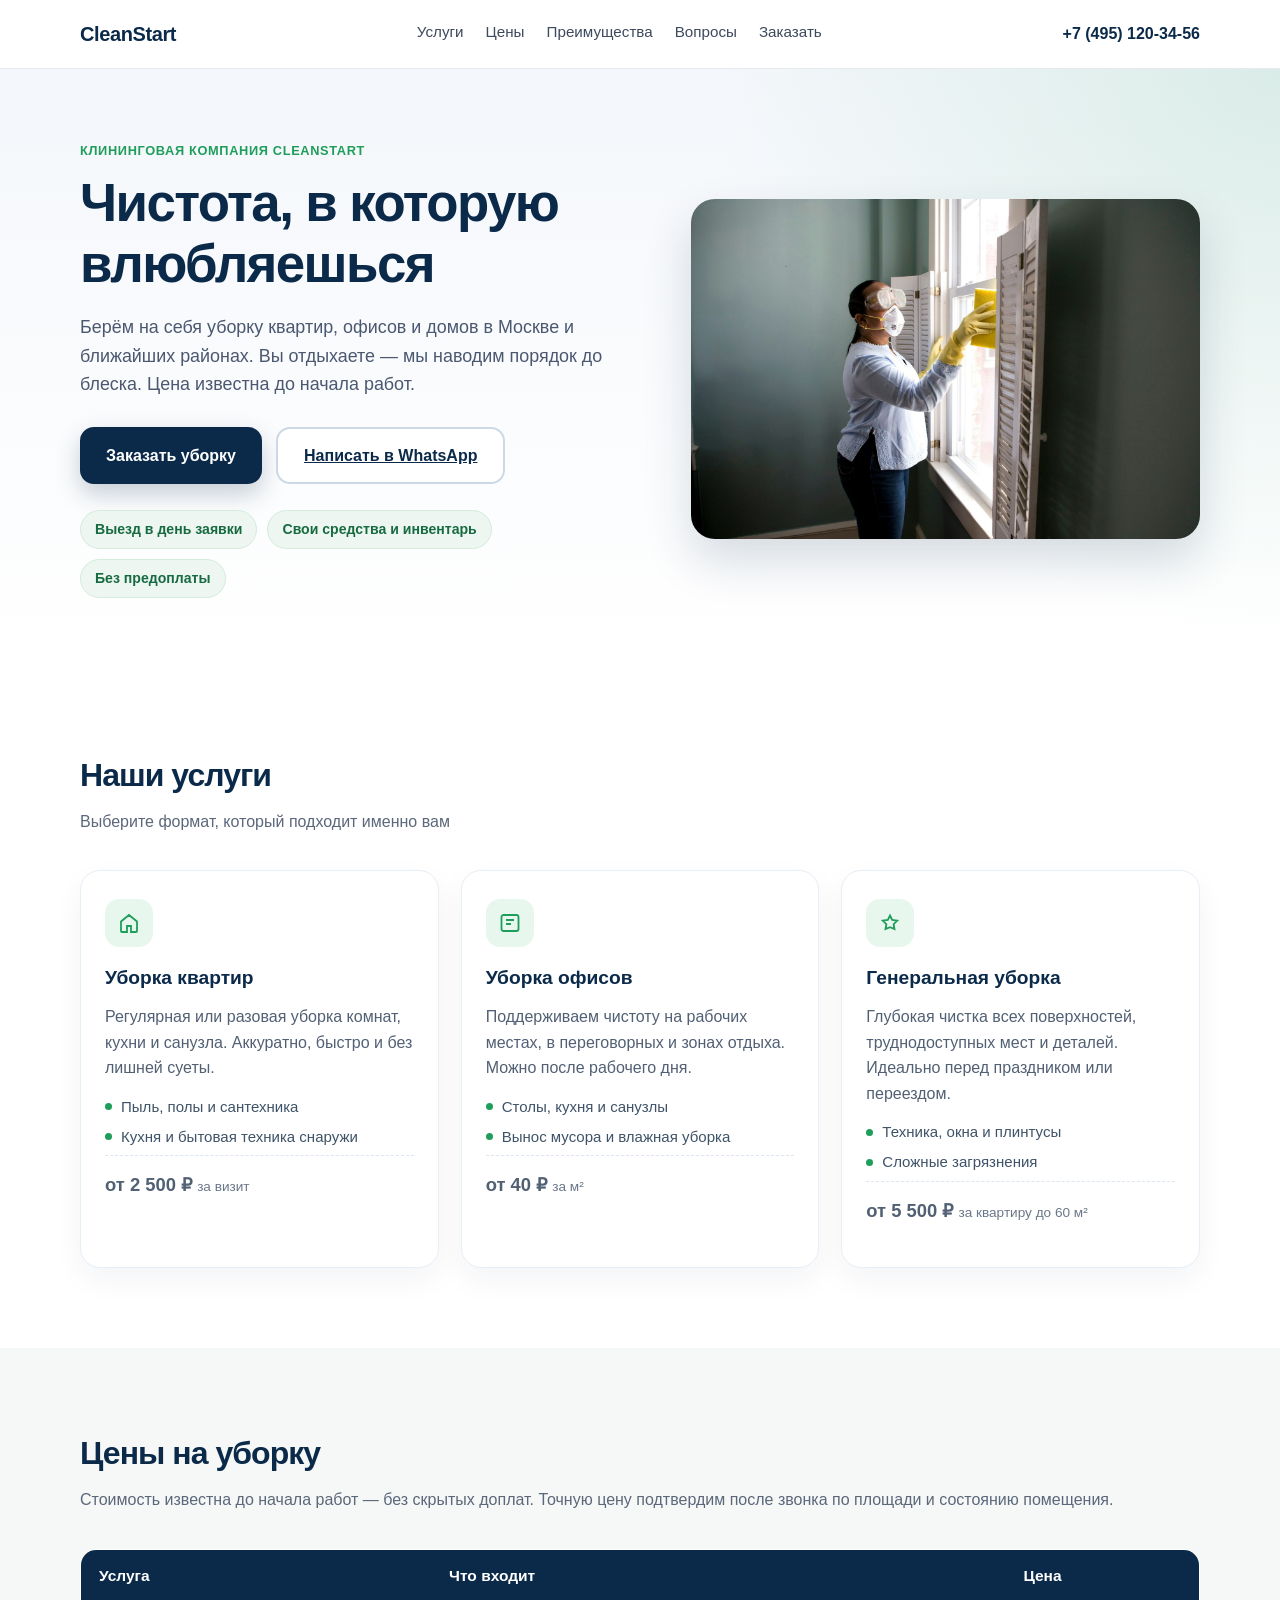
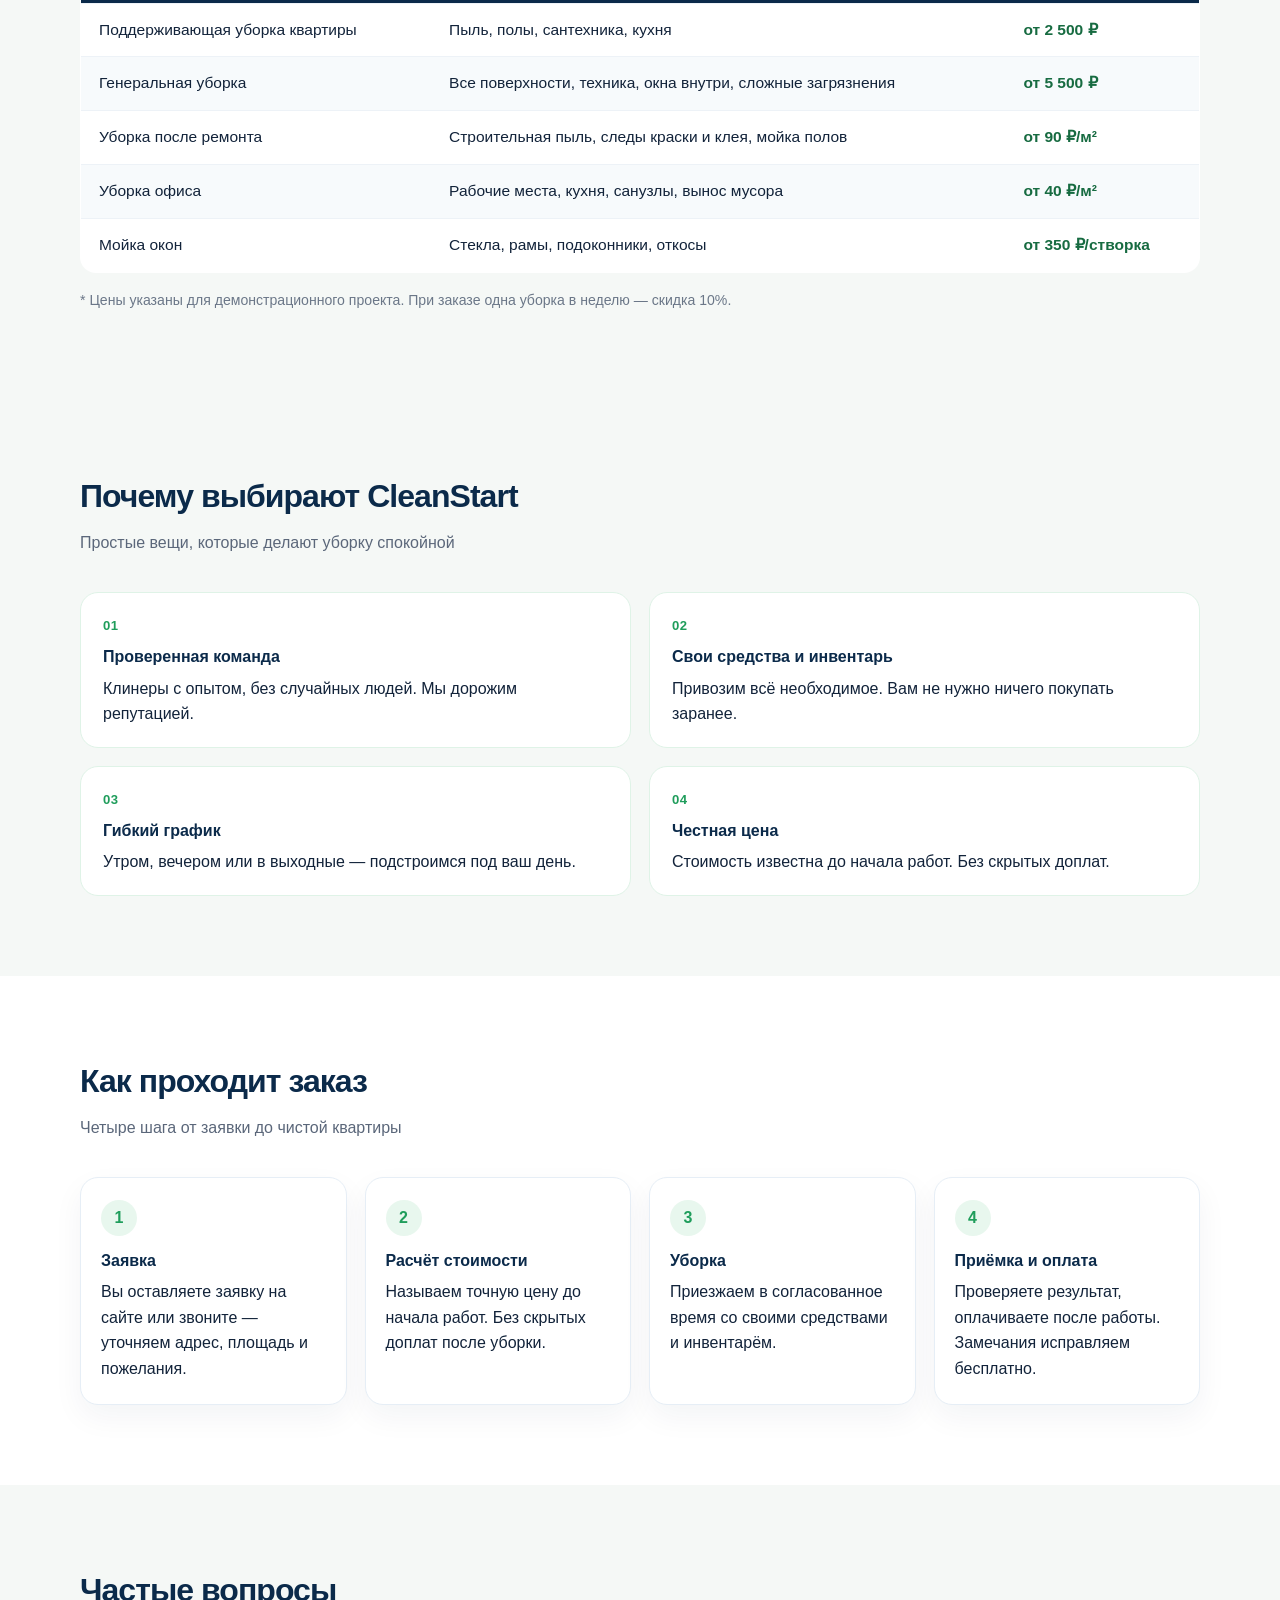
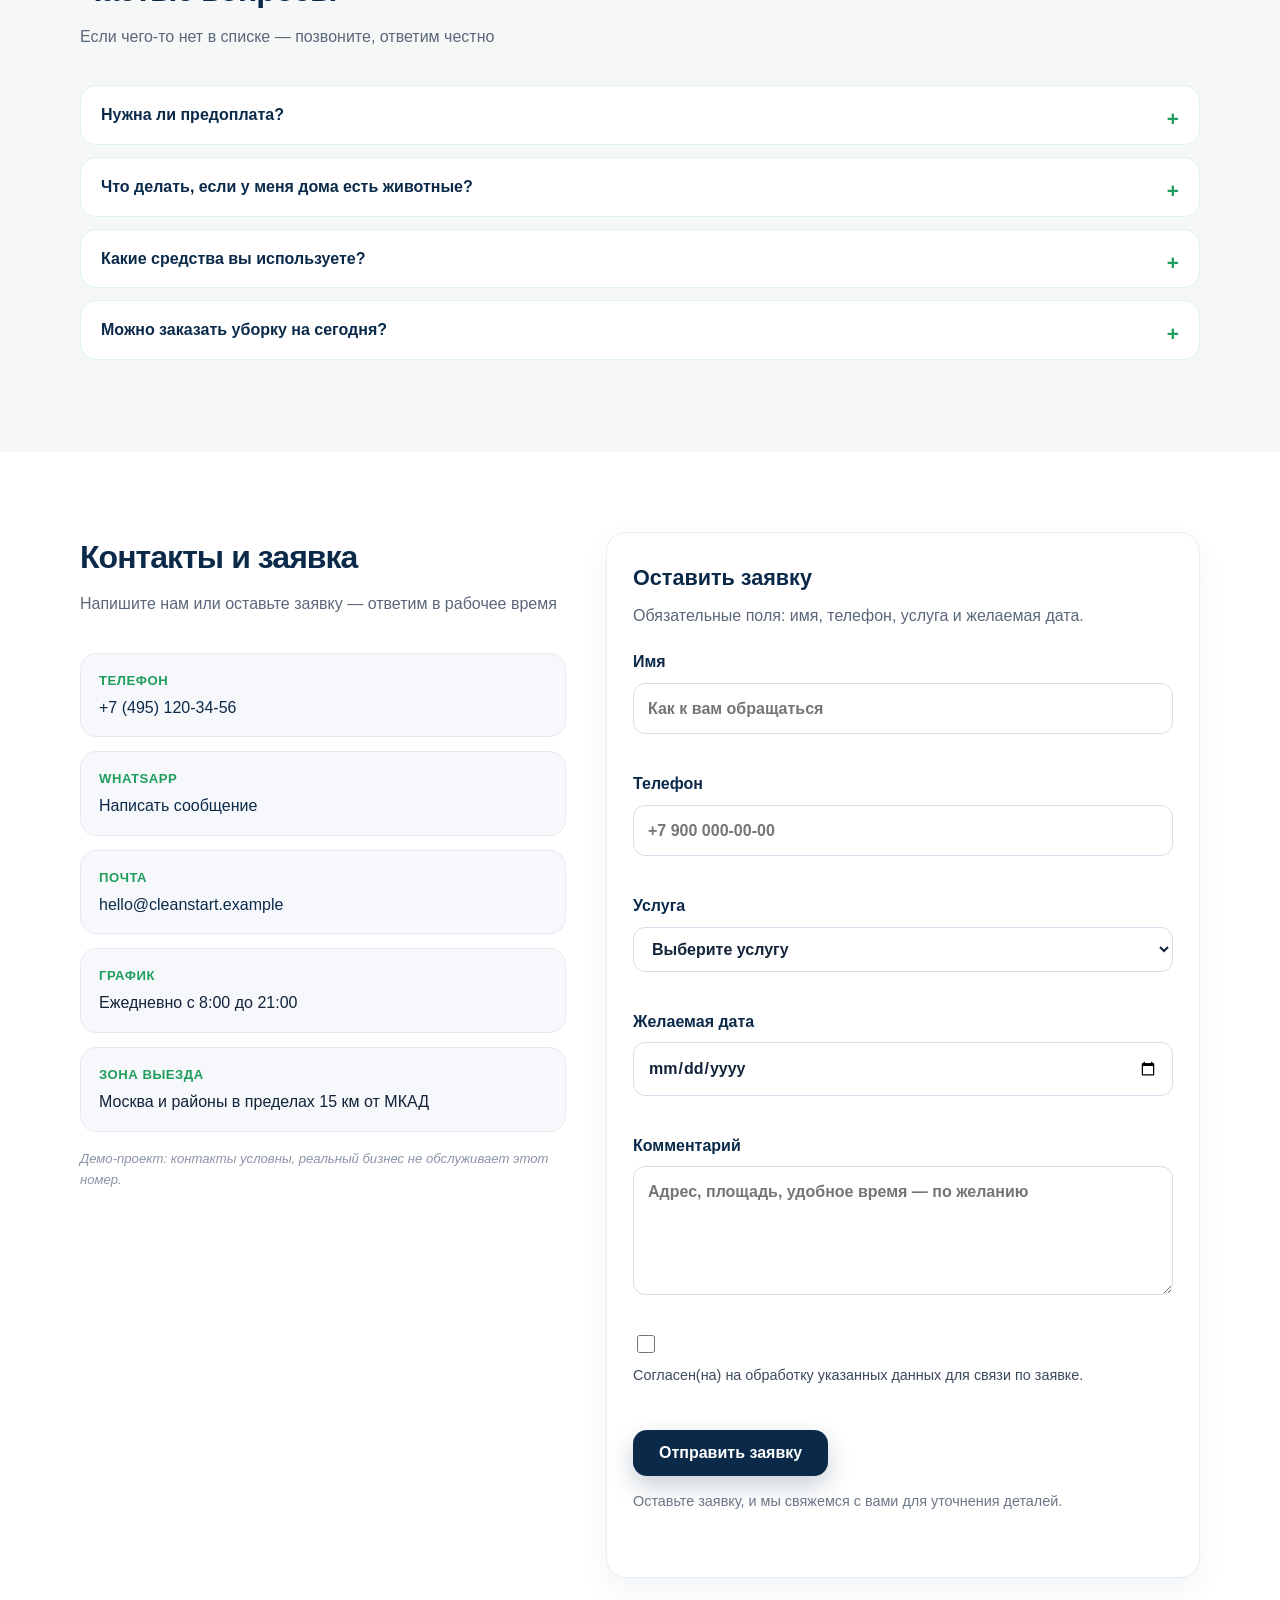
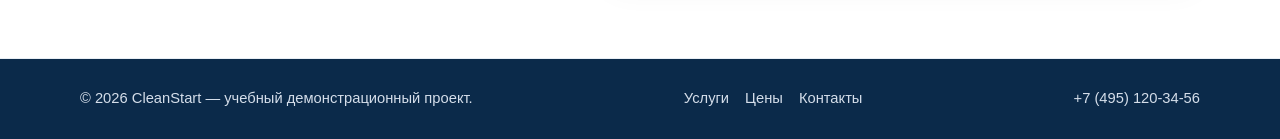
==== commit e68215cf: "Add files via upload" ====
--- a/index.html
+++ b/index.html
@@ -6,14 +6,14 @@
   <title>CleanStart — уборка квартир и офисов в Москве | Цены от 2500 ₽</title>
   <meta name="description" content="Клининговая компания CleanStart: регулярная и генеральная уборка квартир, офисов и домов в Москве и ближайших районах. Цена известна заранее, свои средства, гибкий график. Заявка на сайте или по телефону.">
   <meta name="robots" content="index, follow">
-  <link rel="canonical" href="https://cleanstart-demo.pages.dev/">
+  <link rel="canonical" href="https://cleanstartdemo.netlify.app/">
   <link rel="icon" href="favicon.svg" type="image/svg+xml">
   <meta property="og:type" content="website">
   <meta property="og:site_name" content="CleanStart">
   <meta property="og:title" content="CleanStart — уборка квартир и офисов в Москве">
   <meta property="og:description" content="Регулярная и генеральная уборка. Цена известна до начала работ, без скрытых доплат. Заявка online.">
-  <meta property="og:url" content="https://cleanstart-demo.pages.dev/">
-  <meta property="og:image" content="og-cover.svg">
+  <meta property="og:url" content="https://cleanstartdemo.netlify.app/">
+  <meta property="og:image" content="https://cleanstartdemo.netlify.app/og-cover.svg">
   <meta name="twitter:card" content="summary_large_image">
   <meta name="theme-color" content="#0b2a4a">
   <link rel="preload" as="image" href="images/hero-cleaning.jpg">
@@ -25,7 +25,7 @@
     "name": "CleanStart (учебный демонстрационный проект)",
     "description": "Демо-сайт клининговой компании: уборка квартир, офисов и домов.",
     "image": "images/hero-cleaning.jpg",
-    "url": "https://cleanstart-demo.pages.dev/",
+    "url": "https://cleanstartdemo.netlify.app/",
     "address": {
       "@type": "PostalAddress",
       "addressLocality": "Москва",
@@ -302,7 +302,7 @@
 
         <div class="form-wrap">
           <h3 class="form-title">Оставить заявку</h3>
-          <p class="form-intro">Обязательные поля: имя, телефон, услуга, желаемая дата и согласие на обработку данных.</p>
+          <p class="form-intro">Обязательные поля: имя, телефон, услуга и желаемая дата.</p>
 
           <form class="order-form" id="order-form" method="POST" novalidate>
             <label>
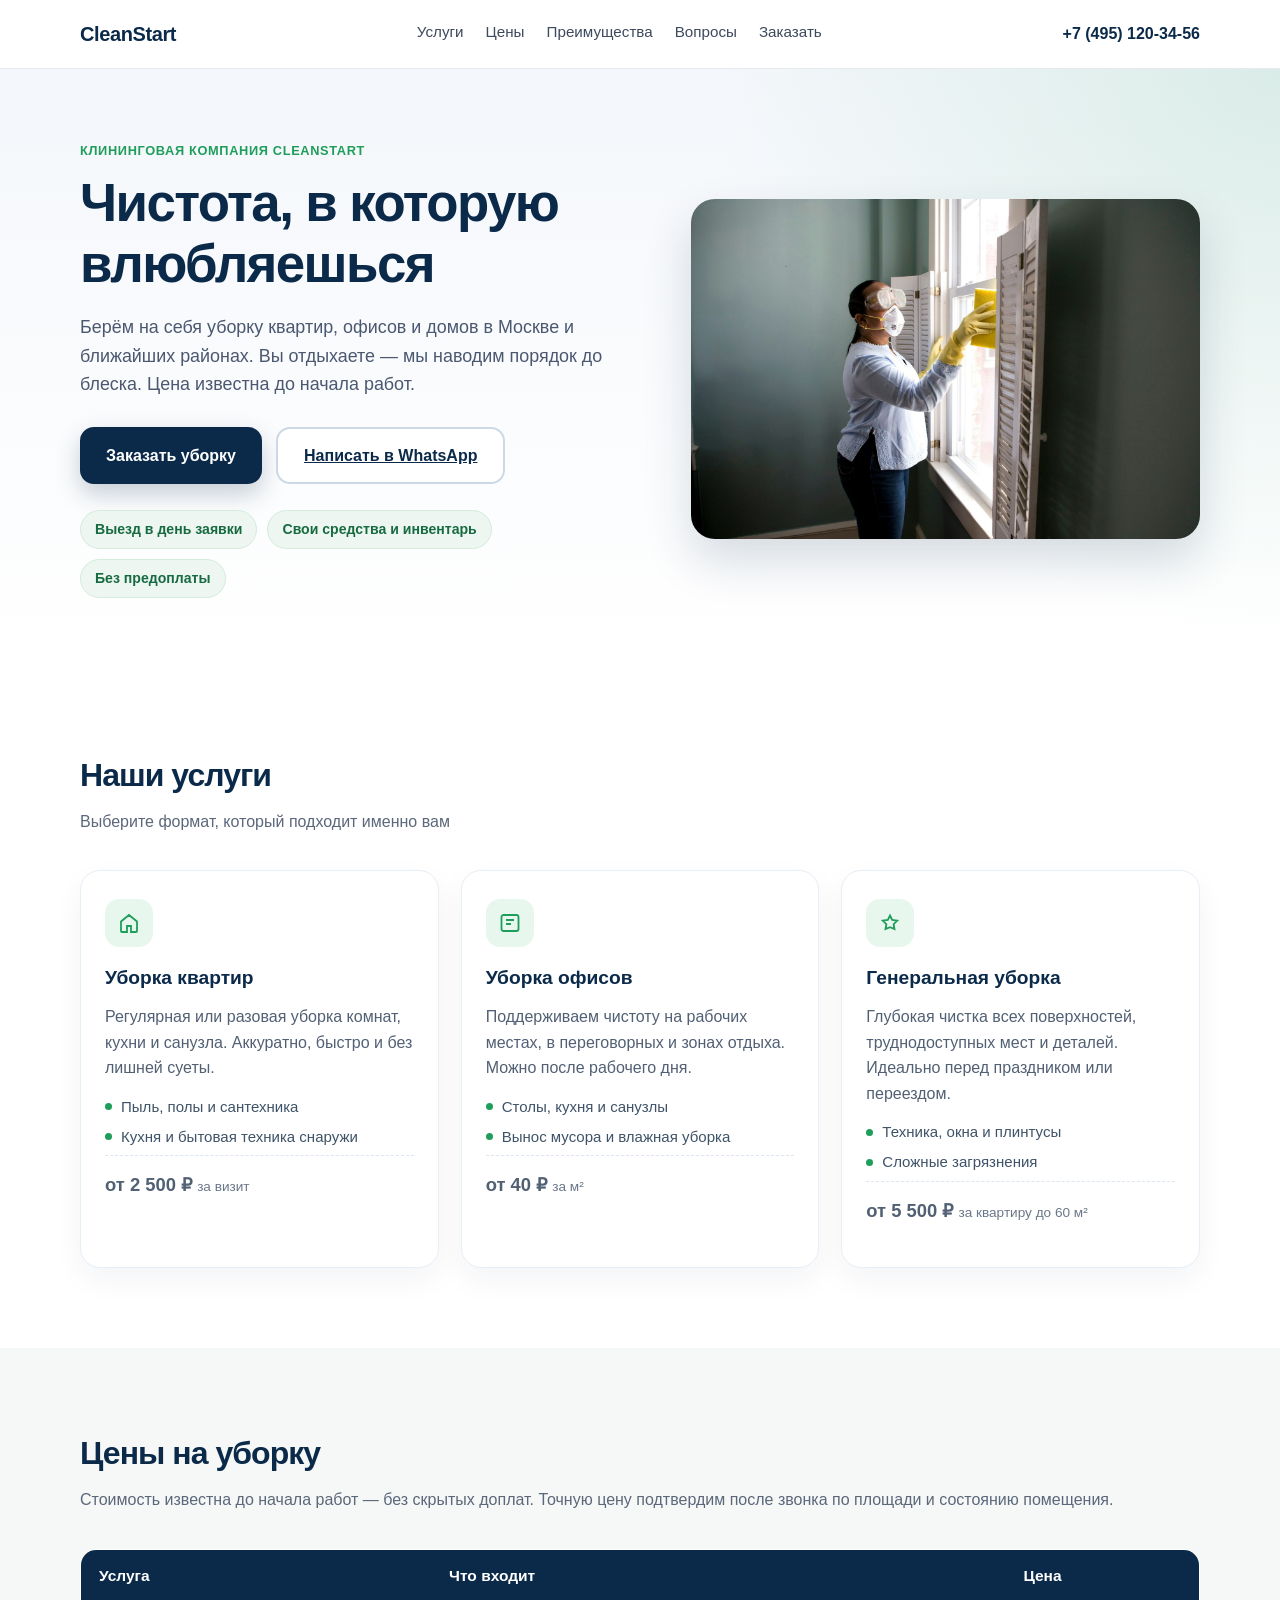
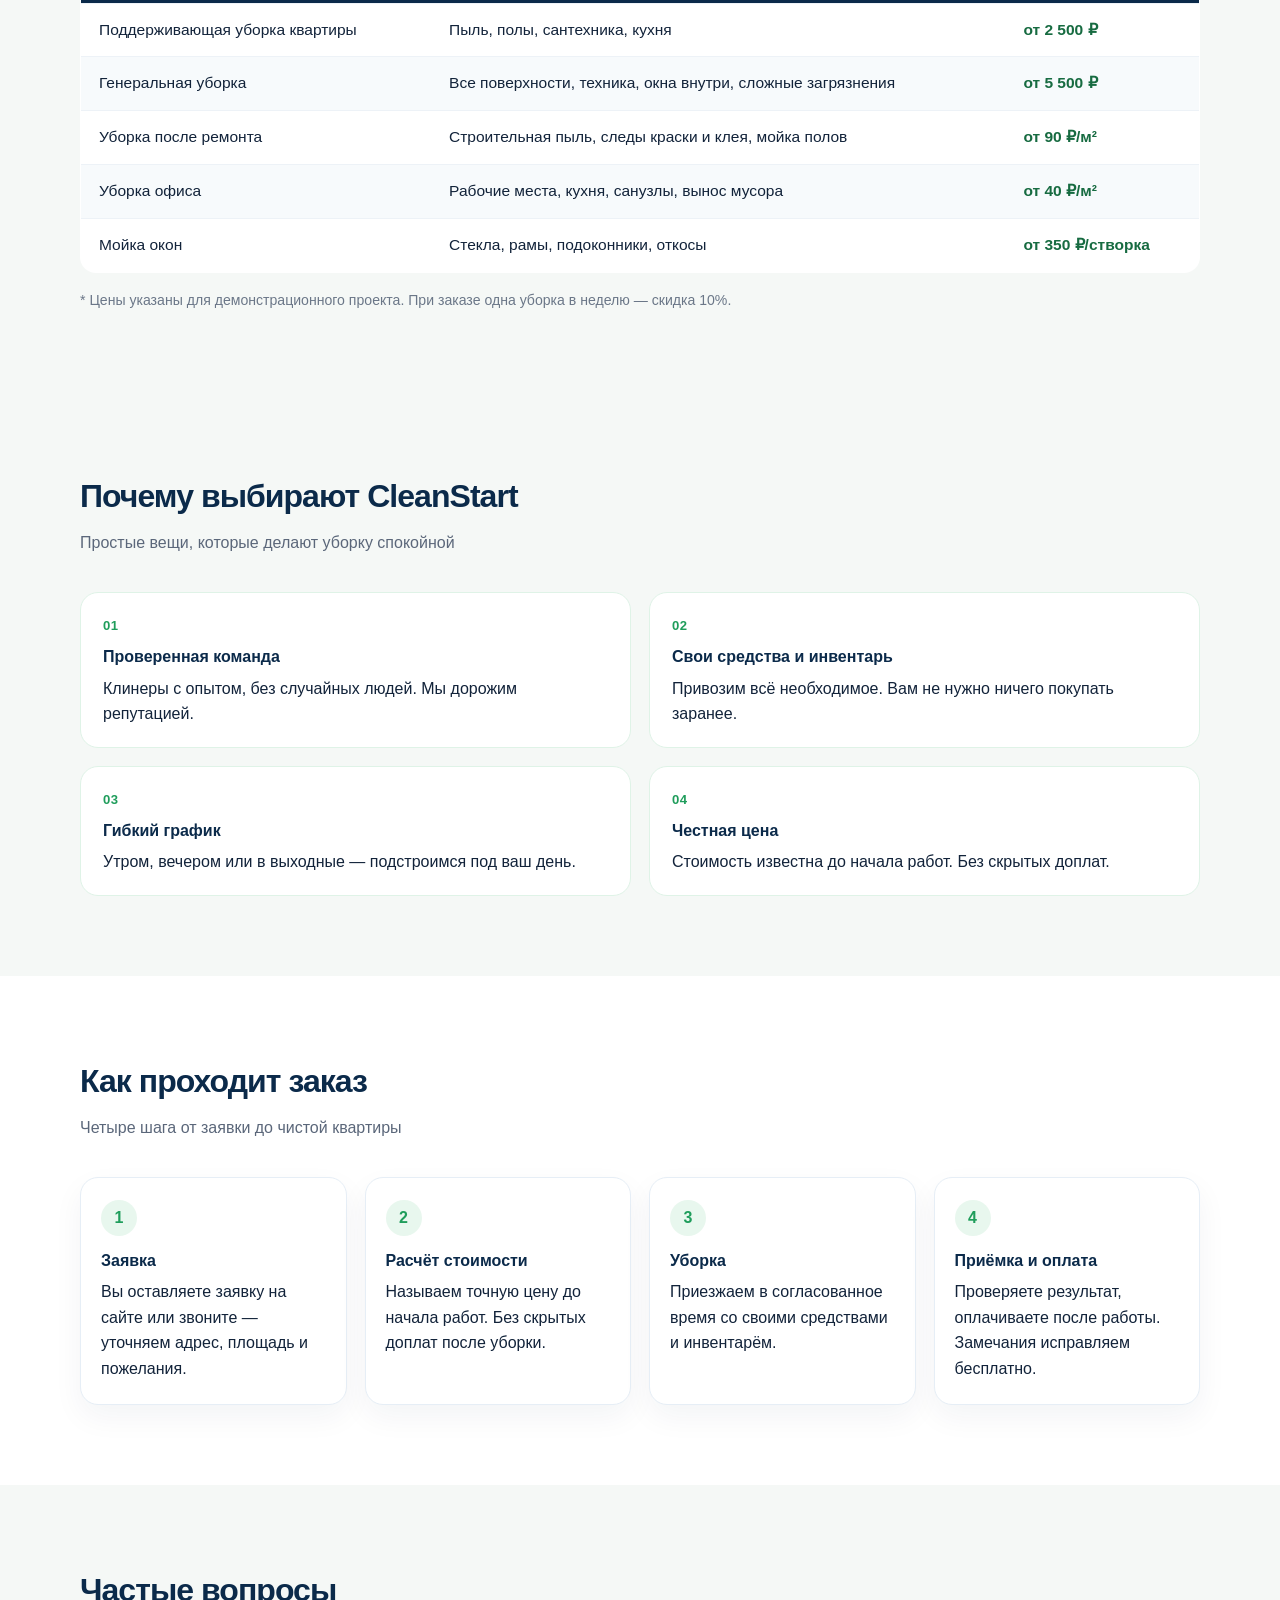
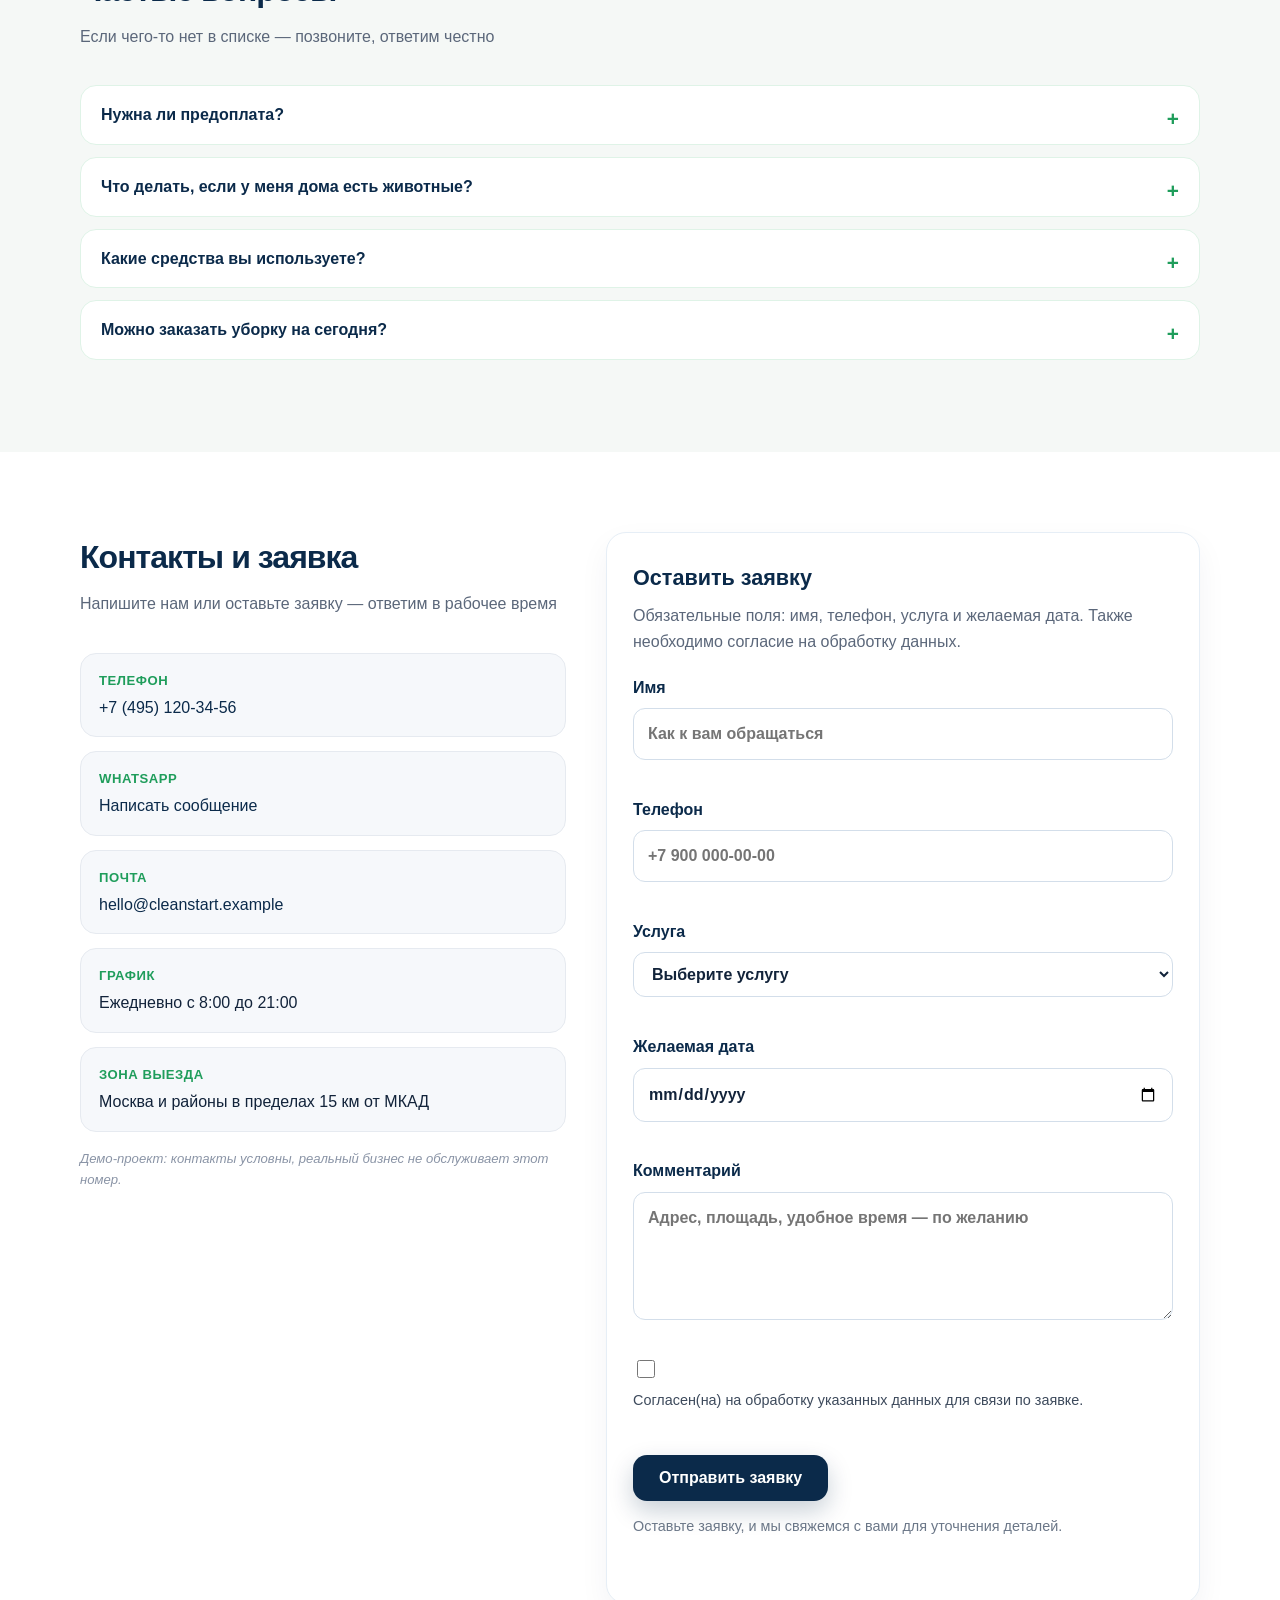
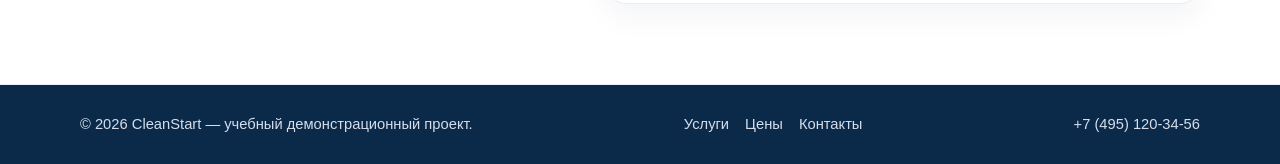
==== commit ba754ff6: "Add files via upload" ====
--- a/index.html
+++ b/index.html
@@ -302,7 +302,7 @@
 
         <div class="form-wrap">
           <h3 class="form-title">Оставить заявку</h3>
-          <p class="form-intro">Обязательные поля: имя, телефон, услуга и желаемая дата.</p>
+          <p class="form-intro">Обязательные поля: имя, телефон, услуга и желаемая дата. Также необходимо согласие на обработку данных.</p>
 
           <form class="order-form" id="order-form" method="POST" novalidate>
             <label>
